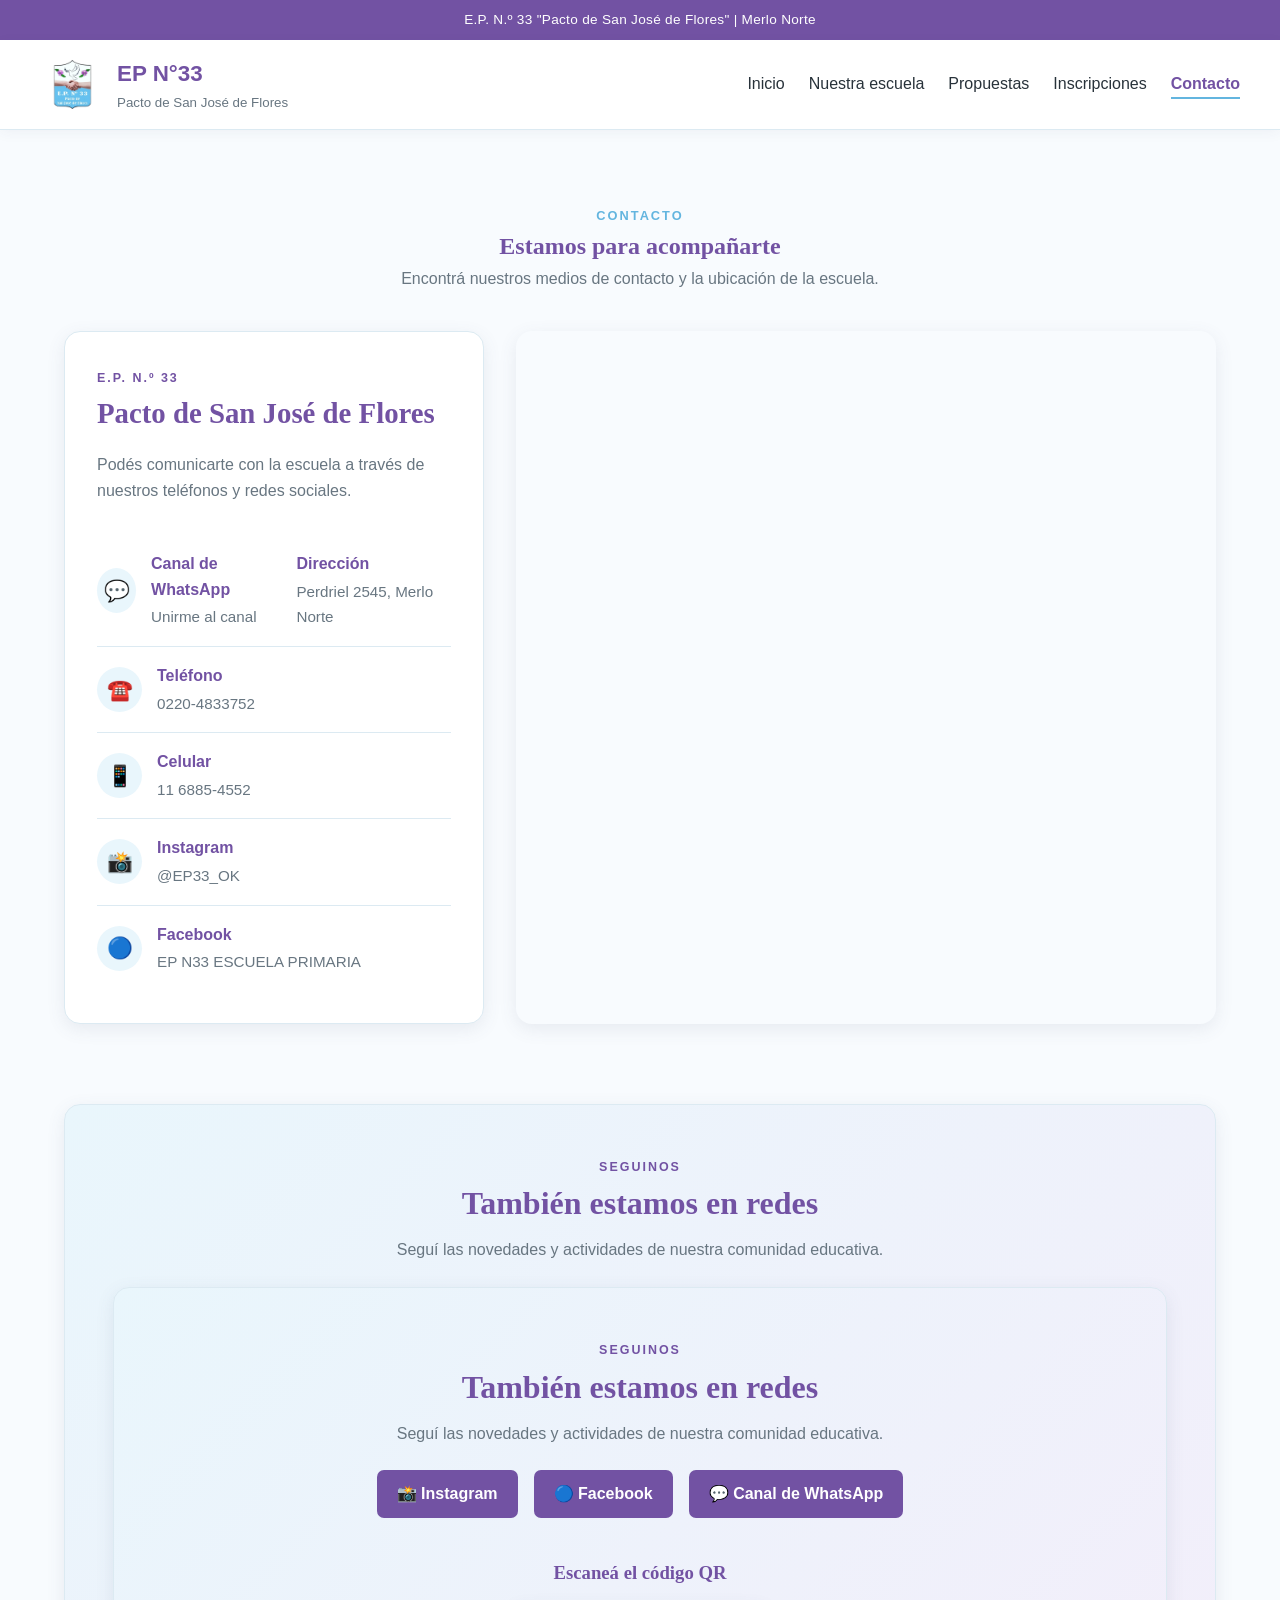
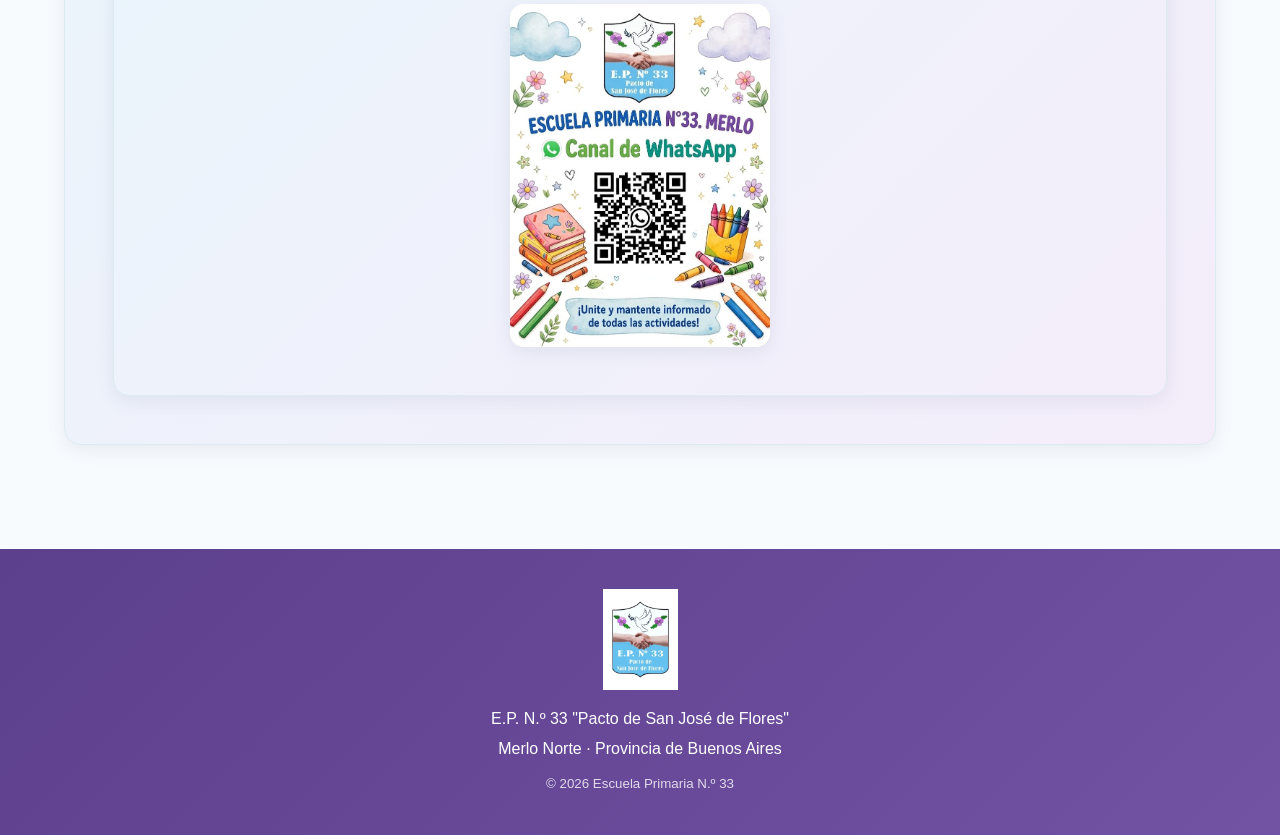
==== ESCUELA 33/contacto.html @ cd6fe04b "Add files via upload" ====
<!DOCTYPE html>
<html lang="es">

<head>
    <meta charset="UTF-8">
    <meta name="viewport" content="width=device-width, initial-scale=1.0">

    <title>Contacto - EP N°33</title>

    <link rel="stylesheet" href="css/estilos.css">
</head>

<body>

    <!-- Barra superior -->
    <div class="top-bar">
        E.P. N.º 33 "Pacto de San José de Flores" | Merlo Norte
    </div>


    <!-- ENCABEZADO -->
    <header class="header-principal">

        <div class="contenedor-nav">

            <a href="index.html" class="logo-escuela">

                <img src="img/escudo.jpg" alt="Escudo de la EP N°33">

                <div>
                    <span>EP N°33</span>
                    <small>Pacto de San José de Flores</small>
                </div>

            </a>


            <nav>

                <ul class="menu-navegacion">

                    <li>
                        <a href="index.html">
                            Inicio
                        </a>
                    </li>

                    <li>
                        <a href="nuestra-escuela.html">
                            Nuestra escuela
                        </a>
                    </li>

                    <li>
                        <a href="propuestas.html">
                            Propuestas
                        </a>
                    </li>

                    <li>
                        <a href="inscripciones.html">
                            Inscripciones
                        </a>
                    </li>

                    <li>
                        <a href="contacto.html" class="activo">
                            Contacto
                        </a>
                    </li>

                </ul>

            </nav>

        </div>

    </header>


    <!-- CONTENIDO PRINCIPAL -->
    <main class="contenedor-pagina">

        <section class="pagina-interna">

            <div class="titulo-seccion">

                <span>CONTACTO</span>

                <h1>
                    Estamos para acompañarte
                </h1>

                <p>
                    Encontrá nuestros medios de contacto y la ubicación de la escuela.
                </p>

            </div>


            <div class="contacto-pagina">


                <!-- INFORMACIÓN -->
                <div class="contacto-informacion">

                    <span class="etiqueta">
                        E.P. N.º 33
                    </span>

                    <h2>
                        Pacto de San José de Flores
                    </h2>

                    <p class="contacto-intro">
                        Podés comunicarte con la escuela a través de nuestros
                        teléfonos y redes sociales.
                    </p>


                    <!-- DIRECCIÓN -->
                    <div class="contacto-item">

                        <div class="contacto-icono">
                            💬
                        </div>
                        <div>
                            <h3>Canal de WhatsApp</h3>

                            <a href="https://whatsapp.com/channel/0029Vb8m4AF89indKiDJM11M" target="_blank"
                                rel="noopener noreferrer">

                                Unirme al canal

                            </a>
                        </div>


                        <div>
                            <h3>Dirección</h3>
                            <a href="https://www.google.com/maps/search/?api=1&query=Perdriel+2545+Merlo+Norte"
                                target="_blank" rel="noopener noreferrer">

                                Perdriel 2545, Merlo Norte

                            </a>
                        </div>

                    </div>


                    <!-- TELÉFONO -->
                    <div class="contacto-item">

                        <div class="contacto-icono">
                            ☎️
                        </div>

                        <div>
                            <h3>Teléfono</h3>

                            <a href="tel:02204833752">
                                0220-4833752
                            </a>
                        </div>

                    </div>


                    <!-- CELULAR -->
                    <div class="contacto-item">

                        <div class="contacto-icono">
                            📱
                        </div>

                        <div>
                            <h3>Celular</h3>

                            <a href="tel:+541168854552">
                                11 6885-4552
                            </a>
                        </div>

                    </div>


                    <!-- INSTAGRAM -->
                    <div class="contacto-item">

                        <div class="contacto-icono">
                            📸
                        </div>

                        <div>
                            <h3>Instagram</h3>
                            <a href="https://www.instagram.com/ep33_ok/" target="_blank" rel="noopener noreferrer">
                                @EP33_OK
                            </a>
                        </div>

                    </div>


                    <!-- FACEBOOK -->
                    <div class="contacto-item">

                        <div class="contacto-icono">
                            🔵
                        </div>

                        <div>
                            <h3>Facebook</h3>
                            <a href="https://www.facebook.com/p/EP-N33-Escuela-Primaria-100063948784350/?locale=es_LA"
                                target="_blank" rel="noopener noreferrer">

                                EP N33 ESCUELA PRIMARIA

                            </a>
                        </div>

                    </div>

                </div>


                <!-- MAPA -->
                <div class="contacto-mapa">

                    <iframe
                        src="https://maps.google.com/maps?q=Perdriel%202545%20Merlo%20Norte&t=&z=16&ie=UTF8&iwloc=&output=embed"
                        loading="lazy">
                    </iframe>

                </div>

            </div>


            <!-- REDES -->
            <div class="contacto-redes">

                <span class="etiqueta">
                    SEGUINOS
                </span>

                <h2>
                    También estamos en redes
                </h2>

                <p>
                    Seguí las novedades y actividades de nuestra comunidad educativa.
                </p>


                <div class="contacto-redes">

                    <span class="etiqueta">
                        SEGUINOS
                    </span>

                    <h2>
                        También estamos en redes
                    </h2>

                    <p>
                        Seguí las novedades y actividades de nuestra comunidad educativa.
                    </p>


                    <!-- BOTONES -->
                    <div class="botones-redes">

                        <a href="https://www.instagram.com/ep33_ok/" target="_blank" rel="noopener noreferrer"
                            class="btn-red-social">

                            📸 Instagram

                        </a>

                        <a href="#" class="btn-red-social">

                            🔵 Facebook

                        </a>

                        <a href="https://whatsapp.com/channel/0029Vb8m4AF89indKiDJM11M" target="_blank"
                            rel="noopener noreferrer" class="btn-red-social">

                            💬 Canal de WhatsApp

                        </a>

                    </div>


                    <!-- QR, FUERA DE botones-redes -->
                    <div class="whatsapp-qr">

                        <h3>
                            Escaneá el código QR
                        </h3>

                        <img src="img/canal.jpg" alt="Código QR del canal de WhatsApp de la EP N°33">

                    </div>

                </div>

            </div>

        </section>

    </main>
    <!-- PIE DE PÁGINA -->
    <footer class="footer-principal">

        <img src="img/escudo.jpg" alt="Escudo EP N°33">

        <p>
            E.P. N.º 33 "Pacto de San José de Flores"
        </p>

        <p>
            Merlo Norte · Provincia de Buenos Aires
        </p>

        <small>
            © 2026 Escuela Primaria N.º 33
        </small>

    </footer>

</body>

</html>
---- ESCUELA 33/css/estilos.css ----
:root {
    --color-fondo: #f8fbfe;
    --color-superficie: #ffffff;

    --color-primario: #7252a3;
    --color-primario-oscuro: #5c3f8d;

    --color-secundario: #63b5df;
    --color-celeste-suave: #e9f6fc;

    --color-acento: #865fc0;
    --color-acento-hover: #68469c;

    --color-verde: #5e9f67;

    --color-texto: #28323a;
    --color-texto-suave: #687681;

    --borde-suave: #dceaf2;

    --fuente-editorial: 'Georgia', 'Garamond', serif;
    --fuente-sans: 'Segoe UI', Tahoma, Geneva, Verdana, sans-serif;

    --sombra-suave: 0 5px 18px rgba(79, 88, 120, 0.10);
}


/* RESETEO GENERAL */

* {
    box-sizing: border-box;
    margin: 0;
    padding: 0;
}

html {
    scroll-behavior: smooth;
}

body {
    background-color: var(--color-fondo);
    color: var(--color-texto);
    font-family: var(--fuente-editorial);
    line-height: 1.6;

    display: flex;
    flex-direction: column;

    min-height: 100vh;
}

a {
    text-decoration: none;
    color: inherit;
}

img {
    display: block;
    max-width: 100%;
}

h1,
h2,
h3 {
    color: var(--color-primario);
}


/* BARRA SUPERIOR */

.top-bar {
    background-color: var(--color-primario);
    color: white;

    text-align: center;

    padding: 9px 15px;

    font-family: var(--fuente-sans);
    font-size: 0.85rem;

    letter-spacing: 0.3px;
}


/* HEADER */

.header-principal {
    background-color: rgba(255, 255, 255, 0.96);

    border-bottom: 1px solid var(--borde-suave);

    padding: 12px 30px;

    position: sticky;
    top: 0;

    z-index: 100;

    box-shadow: 0 3px 12px rgba(50, 60, 90, 0.05);
}

.contenedor-nav {
    max-width: 1200px;

    margin: 0 auto;

    display: flex;

    justify-content: space-between;
    align-items: center;

    gap: 2rem;
}


/* LOGO */

.logo-escuela {
    display: flex;
    align-items: center;

    gap: 12px;
}

.logo-escuela img {
    width: 65px;
    height: 65px;

    object-fit: contain;
}

.logo-escuela span {
    display: block;

    color: var(--color-primario);

    font-family: var(--fuente-sans);

    font-size: 1.4rem;
    font-weight: 700;
}

.logo-escuela small {
    display: block;

    color: var(--color-texto-suave);

    font-family: var(--fuente-sans);
}


/* MENÚ */

.menu-navegacion {
    display: flex;

    list-style: none;

    gap: 1.5rem;

    font-family: var(--fuente-sans);
}

.menu-navegacion a {
    font-weight: 500;

    transition: color 0.2s ease;
}

.menu-navegacion a:hover {
    color: var(--color-primario);
}


/* CONTENEDOR PRINCIPAL */

.contenedor-pagina {
    max-width: 1200px;

    width: 100%;

    margin: 2.5rem auto;

    padding: 0 1.5rem;

    flex: 1;
}


/* HERO */

.hero-escuela {
    display: grid;

    grid-template-columns: 1.1fr 0.9fr;

    min-height: 480px;

    background:
        linear-gradient(135deg,
            #eef8fd,
            #f3edfb);

    border: 1px solid var(--borde-suave);

    border-radius: 18px;

    overflow: hidden;

    box-shadow: var(--sombra-suave);

    margin-bottom: 5rem;
}

.hero-texto {
    padding: 4rem;

    display: flex;

    flex-direction: column;
    justify-content: center;
}

.etiqueta {
    color: var(--color-primario);

    font-family: var(--fuente-sans);

    font-size: 0.78rem;
    font-weight: 700;

    letter-spacing: 2px;

    margin-bottom: 1rem;
}

.hero-texto h1 {
    font-size: 3.2rem;

    line-height: 1.1;

    margin-bottom: 1.5rem;
}

.hero-texto h1 span {
    display: block;

    margin-top: 10px;

    color: var(--color-secundario);

    font-size: 2rem;
}

.hero-texto p {
    color: var(--color-texto-suave);

    font-family: var(--fuente-sans);

    max-width: 550px;

    font-size: 1.05rem;
}

.hero-imagen {
    min-height: 480px;
}

.hero-imagen img {
    width: 100%;
    height: 100%;

    object-fit: cover;
}


/* BOTONES */

.hero-botones {
    display: flex;

    gap: 12px;

    margin-top: 1.8rem;
}

.btn-principal {
    display: inline-block;

    background-color: var(--color-primario);

    color: white;

    padding: 12px 22px;

    border-radius: 7px;

    font-family: var(--fuente-sans);
    font-weight: 700;

    transition:
        background-color 0.2s ease,
        transform 0.2s ease;
}

.btn-principal:hover {
    background-color: var(--color-primario-oscuro);

    transform: translateY(-2px);
}

.btn-secundario {
    display: inline-block;

    border: 2px solid var(--color-primario);

    color: var(--color-primario);

    padding: 10px 22px;

    border-radius: 7px;

    font-family: var(--fuente-sans);
    font-weight: 700;

    transition: 0.2s ease;
}

.btn-secundario:hover {
    background-color: var(--color-primario);

    color: white;
}


/* TÍTULOS DE SECCIÓN */

.titulo-seccion {
    max-width: 700px;

    margin: 0 auto 2.5rem;

    text-align: center;
}

.titulo-seccion span {
    color: var(--color-secundario);

    font-family: var(--fuente-sans);

    font-size: 0.8rem;
    font-weight: 700;

    letter-spacing: 2px;
}

.titulo-seccion h2 {
    margin-top: 6px;

    font-size: 2.3rem;
}

.titulo-seccion p {
    color: var(--color-texto-suave);

    font-family: var(--fuente-sans);
}


/* NUESTRA ESCUELA */

.escuela-contenido {
    display: grid;

    grid-template-columns: 1fr 1fr;

    gap: 3rem;

    align-items: center;

    margin-bottom: 5rem;
}

.escuela-foto img {
    width: 100%;
    height: 360px;

    object-fit: cover;

    border-radius: 15px;

    box-shadow: var(--sombra-suave);
}

.escuela-texto h3 {
    font-size: 1.9rem;

    margin-bottom: 1rem;
}

.escuela-texto p {
    margin-bottom: 1rem;

    color: var(--color-texto-suave);

    font-family: var(--fuente-sans);
}


/* PROPUESTAS */

.grilla-propuestas {
    display: grid;

    grid-template-columns: repeat(3, 1fr);

    gap: 1.5rem;

    margin-bottom: 5rem;
}

.tarjeta-propuesta {
    background-color: var(--color-superficie);

    border: 1px solid var(--borde-suave);

    border-radius: 14px;

    padding: 2rem;

    box-shadow: var(--sombra-suave);

    transition:
        transform 0.2s ease,
        box-shadow 0.2s ease;
}

.tarjeta-propuesta:hover {
    transform: translateY(-5px);

    box-shadow: 0 9px 25px rgba(79, 88, 120, 0.14);
}

.icono-propuesta {
    font-size: 2.5rem;

    margin-bottom: 1rem;
}

.tarjeta-propuesta h3 {
    margin-bottom: 0.6rem;
}

.tarjeta-propuesta p {
    color: var(--color-texto-suave);

    font-family: var(--fuente-sans);

    font-size: 0.95rem;
}


/* INSCRIPCIONES */

.seccion-inscripciones {
    display: grid;

    grid-template-columns: 1fr 420px;

    background:
        linear-gradient(135deg,
            var(--color-celeste-suave),
            #f4edfa);

    border: 1px solid var(--borde-suave);

    border-radius: 16px;

    overflow: hidden;

    margin: 5rem 0;

    box-shadow: var(--sombra-suave);
}

.inscripciones-texto {
    padding: 3rem;

    display: flex;

    flex-direction: column;

    justify-content: center;
}

.inscripciones-texto h2 {
    font-size: 2rem;

    margin-bottom: 1rem;
}

.inscripciones-texto p {
    color: var(--color-texto-suave);

    font-family: var(--fuente-sans);

    margin-bottom: 1.5rem;
}

.inscripciones-texto .btn-principal {
    width: fit-content;
}

.inscripciones-imagen img {
    width: 100%;
    height: 100%;

    max-height: 500px;

    object-fit: cover;
}


/* CONTACTO */

.contacto-grilla {
    display: grid;

    grid-template-columns: 400px 1fr;

    gap: 2rem;

    margin-bottom: 4rem;
}

.datos-contacto {
    display: flex;

    flex-direction: column;

    gap: 1rem;
}

.dato-contacto {
    display: flex;

    align-items: center;

    gap: 15px;

    background-color: white;

    border: 1px solid var(--borde-suave);

    border-radius: 10px;

    padding: 1rem 1.2rem;

    box-shadow: 0 3px 10px rgba(79, 88, 120, 0.06);
}

.dato-contacto>span {
    font-size: 1.7rem;
}

.dato-contacto h3 {
    font-family: var(--fuente-sans);

    font-size: 1rem;

    margin-bottom: 2px;
}

.dato-contacto p {
    color: var(--color-texto-suave);

    font-family: var(--fuente-sans);

    font-size: 0.9rem;
}


/* GOOGLE MAPS */

.mapa iframe {
    width: 100%;
    height: 100%;

    min-height: 400px;

    border: 0;

    border-radius: 14px;

    box-shadow: var(--sombra-suave);
}


/* FOOTER */

.footer-principal {
    background:
        linear-gradient(135deg,
            var(--color-primario-oscuro),
            var(--color-primario));

    color: white;

    text-align: center;

    padding: 2.5rem 1rem;

    font-family: var(--fuente-sans);
}

.footer-principal img {
    width: 75px;

    margin: 0 auto 1rem;
}

.footer-principal p {
    margin-bottom: 4px;
}

.footer-principal small {
    display: block;

    margin-top: 12px;

    opacity: 0.8;
}


/* TABLETS */

@media (max-width: 950px) {

    .contenedor-nav {
        flex-direction: column;
    }

    .menu-navegacion {
        flex-wrap: wrap;

        justify-content: center;
    }

    .grilla-propuestas {
        grid-template-columns: repeat(2, 1fr);
    }

    .contacto-grilla {
        grid-template-columns: 1fr;
    }
}


/* CELULARES */

@media (max-width: 768px) {

    .header-principal {
        padding: 12px 15px;
    }

    .logo-escuela img {
        width: 55px;
        height: 55px;
    }

    .menu-navegacion {
        gap: 0.8rem;

        font-size: 0.9rem;
    }

    .hero-escuela,
    .escuela-contenido,
    .seccion-inscripciones {
        grid-template-columns: 1fr;
    }

    .hero-texto {
        padding: 2rem;
    }

    .hero-texto h1 {
        font-size: 2.2rem;
    }

    .hero-texto h1 span {
        font-size: 1.5rem;
    }

    .hero-imagen {
        min-height: 280px;
    }

    .grilla-propuestas {
        grid-template-columns: 1fr;
    }

    .hero-botones {
        flex-direction: column;
    }

    .btn-principal,
    .btn-secundario {
        text-align: center;
    }

    .escuela-foto img {
        height: 260px;
    }

    .inscripciones-imagen img {
        max-height: none;
    }
}

/* PÁGINA DE INSCRIPCIONES */
.pagina-interna {
    padding: 2rem 0 4rem;
}

.inscripciones-detalle {
    display: grid;
    grid-template-columns: 1fr 420px;
    gap: 3rem;
    align-items: center;

    background-color: var(--color-superficie);

    border: 1px solid var(--borde-suave);
    border-radius: 16px;

    padding: 3rem;

    box-shadow: var(--sombra-suave);
}

.inscripciones-contenido h2 {
    font-size: 2rem;
    margin-bottom: 1rem;
}

.inscripciones-contenido p {
    font-family: var(--fuente-sans);
    color: var(--color-texto-suave);

    margin-bottom: 1rem;
}

.inscripciones-contenido .btn-principal {
    margin-top: 1rem;
}

.inscripciones-flyer img {
    width: 100%;

    border-radius: 12px;

    box-shadow: var(--sombra-suave);
}

@media (max-width: 768px) {

    .inscripciones-detalle {
        grid-template-columns: 1fr;
        padding: 1.5rem;
    }

}

/* ======================================
   PÁGINA NUESTRA ESCUELA
====================================== */

.institucional-principal {
    display: grid;
    grid-template-columns: 1fr 1fr;

    gap: 3rem;

    align-items: center;

    margin-bottom: 5rem;
}

.institucional-imagen img {
    width: 100%;
    height: 390px;

    object-fit: cover;

    border-radius: 16px;

    box-shadow: var(--sombra-suave);
}

.institucional-texto h2 {
    font-size: 2rem;

    margin-bottom: 1rem;
}

.institucional-texto p {
    color: var(--color-texto-suave);

    font-family: var(--fuente-sans);

    margin-bottom: 1rem;
}


/* VALORES */

.grilla-valores {
    display: grid;

    grid-template-columns: repeat(4, 1fr);

    gap: 1.5rem;

    margin-bottom: 5rem;
}

.tarjeta-valor {
    background-color: var(--color-superficie);

    border: 1px solid var(--borde-suave);

    border-radius: 14px;

    padding: 2rem;

    text-align: center;

    box-shadow: var(--sombra-suave);

    transition:
        transform 0.2s ease,
        box-shadow 0.2s ease;
}

.tarjeta-valor:hover {
    transform: translateY(-5px);

    box-shadow: 0 9px 25px rgba(79, 88, 120, 0.14);
}

.icono-valor {
    font-size: 2.5rem;

    margin-bottom: 1rem;
}

.tarjeta-valor h3 {
    margin-bottom: 0.6rem;
}

.tarjeta-valor p {
    color: var(--color-texto-suave);

    font-family: var(--fuente-sans);

    font-size: 0.95rem;
}


/* IDENTIDAD */

.identidad-escuela {
    display: grid;

    grid-template-columns: 1fr 320px;

    gap: 3rem;

    align-items: center;

    padding: 3rem;

    background:
        linear-gradient(135deg,
            var(--color-celeste-suave),
            #f4edfa);

    border: 1px solid var(--borde-suave);

    border-radius: 16px;

    box-shadow: var(--sombra-suave);
}

.identidad-texto h2 {
    font-size: 2rem;

    margin-bottom: 1rem;
}

.identidad-texto p {
    color: var(--color-texto-suave);

    font-family: var(--fuente-sans);

    margin-bottom: 1rem;
}

.identidad-imagen img {
    width: 100%;

    max-height: 300px;

    object-fit: contain;

    border-radius: 12px;
}


/* TABLET */

@media (max-width: 950px) {

    .grilla-valores {
        grid-template-columns: repeat(2, 1fr);
    }

}


/* CELULAR */

@media (max-width: 768px) {

    .institucional-principal,
    .identidad-escuela {
        grid-template-columns: 1fr;
    }

    .grilla-valores {
        grid-template-columns: 1fr;
    }

    .institucional-imagen img {
        height: 260px;
    }

    .identidad-escuela {
        padding: 1.5rem;
    }

    .identidad-imagen img {
        max-height: 220px;
    }

}

/* ======================================
   PÁGINA DE PROPUESTAS
====================================== */

.grilla-propuestas-completa {
    display: grid;

    grid-template-columns: repeat(2, 1fr);

    gap: 1.5rem;

    margin-bottom: 4rem;
}

.propuesta-completa {
    display: flex;

    gap: 1.5rem;

    align-items: flex-start;

    background-color: var(--color-superficie);

    border: 1px solid var(--borde-suave);

    border-radius: 14px;

    padding: 2rem;

    box-shadow: var(--sombra-suave);

    transition:
        transform 0.2s ease,
        box-shadow 0.2s ease;
}

.propuesta-completa:hover {
    transform: translateY(-5px);

    box-shadow: 0 9px 25px rgba(79, 88, 120, 0.14);
}

.propuesta-icono {
    font-size: 2.5rem;

    min-width: 55px;
}

.propuesta-info h2 {
    font-size: 1.4rem;

    margin-bottom: 0.6rem;
}

.propuesta-info p {
    color: var(--color-texto-suave);

    font-family: var(--fuente-sans);

    font-size: 0.95rem;
}


/* CELULAR */

@media (max-width: 768px) {

    .grilla-propuestas-completa {
        grid-template-columns: 1fr;
    }

    .propuesta-completa {
        flex-direction: column;
    }

}

/* ======================================
   PÁGINA DE CONTACTO
====================================== */

.contacto-pagina {
    display: grid;

    grid-template-columns: 420px 1fr;

    gap: 2rem;

    margin-bottom: 5rem;
}


/* INFORMACIÓN */

.contacto-informacion {
    background-color: var(--color-superficie);

    border: 1px solid var(--borde-suave);

    border-radius: 16px;

    padding: 2rem;

    box-shadow: var(--sombra-suave);
}

.contacto-informacion h2 {
    font-size: 1.8rem;

    margin-bottom: 1rem;
}

.contacto-intro {
    color: var(--color-texto-suave);

    font-family: var(--fuente-sans);

    margin-bottom: 2rem;
}


/* CADA DATO */

.contacto-item {
    display: flex;

    gap: 15px;

    align-items: center;

    padding: 1rem 0;

    border-bottom: 1px solid var(--borde-suave);
}

.contacto-item:last-child {
    border-bottom: none;
}

.contacto-icono {
    width: 45px;
    height: 45px;

    display: flex;

    align-items: center;
    justify-content: center;

    background-color: var(--color-celeste-suave);

    border-radius: 50%;

    font-size: 1.3rem;
}

.contacto-item h3 {
    font-family: var(--fuente-sans);

    font-size: 1rem;

    margin-bottom: 2px;
}

.contacto-item p,
.contacto-item a {
    color: var(--color-texto-suave);

    font-family: var(--fuente-sans);

    font-size: 0.95rem;
}

.contacto-item a:hover {
    color: var(--color-primario);
}


/* MAPA */

.contacto-mapa iframe {
    width: 100%;

    height: 100%;

    min-height: 530px;

    border: 0;

    border-radius: 16px;

    box-shadow: var(--sombra-suave);
}


/* REDES */

.contacto-redes {
    text-align: center;

    background:
        linear-gradient(135deg,
            var(--color-celeste-suave),
            #f4edfa);

    border: 1px solid var(--borde-suave);

    border-radius: 16px;

    padding: 3rem;

    box-shadow: var(--sombra-suave);
}

.contacto-redes h2 {
    font-size: 2rem;

    margin-bottom: 0.5rem;
}

.contacto-redes p {
    color: var(--color-texto-suave);

    font-family: var(--fuente-sans);

    margin-bottom: 1.5rem;
}

.botones-redes {
    display: flex;
    justify-content: center;
    align-items: center;

    flex-wrap: wrap;

    gap: 1rem;

    margin-top: 1.5rem;
}

.btn-red-social {
    background-color: var(--color-primario);

    color: white;

    padding: 11px 20px;

    border-radius: 7px;

    font-family: var(--fuente-sans);

    font-weight: bold;

    transition: 0.2s ease;
}

.btn-red-social:hover {
    background-color: var(--color-primario-oscuro);

    transform: translateY(-2px);
}


/* CELULAR */

@media (max-width: 768px) {

    .contacto-pagina {
        grid-template-columns: 1fr;
    }

    .contacto-mapa iframe {
        min-height: 350px;
    }

    .botones-redes {
        flex-direction: column;
    }

}

/* ======================================
   PÁGINA DE INICIO
====================================== */

.inicio {
    flex: 1;
}


/* PORTADA */

.inicio-portada {
    min-height: 680px;

    display: flex;
    flex-direction: column;

    justify-content: center;
    align-items: center;

    text-align: center;

    padding: 5rem 1.5rem;

    background:
        linear-gradient(135deg,
            #eef8fd,
            #f3edfb);
}


.inicio-logo {
    margin-bottom: 1.5rem;
}


.inicio-logo img {
    width: 180px;
    height: 180px;

    object-fit: contain;

    border-radius: 50%;

    background-color: white;

    padding: 10px;

    box-shadow: var(--sombra-suave);
}


.inicio-etiqueta {
    color: var(--color-secundario);

    font-family: var(--fuente-sans);

    font-size: 0.8rem;
    font-weight: bold;

    letter-spacing: 3px;

    margin-bottom: 0.5rem;
}


.inicio-portada h1 {
    font-size: 4rem;

    line-height: 1;

    margin-bottom: 0.5rem;
}


.inicio-portada h2 {
    color: var(--color-secundario);

    font-size: 2rem;

    font-weight: normal;

    margin-bottom: 1.5rem;
}


.inicio-frase {
    color: var(--color-primario);

    font-size: 1.3rem;

    margin-bottom: 0.5rem;
}


.inicio-descripcion {
    max-width: 600px;

    color: var(--color-texto-suave);

    font-family: var(--fuente-sans);

    font-size: 1rem;
}


.inicio-botones {
    display: flex;

    gap: 1rem;

    margin-top: 2rem;
}


/* SEGUNDA PARTE */

.inicio-mensaje {
    max-width: 1200px;

    margin: 5rem auto;

    padding: 0 1.5rem;

    display: grid;

    grid-template-columns: 1fr 420px;

    gap: 4rem;

    align-items: center;
}


.inicio-mensaje h2 {
    font-size: 2.3rem;

    margin-bottom: 1rem;
}


.inicio-mensaje p {
    color: var(--color-texto-suave);

    font-family: var(--fuente-sans);

    max-width: 600px;
}


.inicio-bandera img {
    width: 100%;

    border-radius: 16px;

    box-shadow: var(--sombra-suave);
}


/* CELULAR */

@media (max-width: 768px) {

    .inicio-portada {
        min-height: 600px;
    }


    .inicio-logo img {
        width: 140px;
        height: 140px;
    }


    .inicio-portada h1 {
        font-size: 2.8rem;
    }


    .inicio-portada h2 {
        font-size: 1.5rem;
    }


    .inicio-botones {
        flex-direction: column;

        width: 100%;

        max-width: 320px;
    }


    .inicio-mensaje {
        grid-template-columns: 1fr;

        gap: 2rem;
    }

}

/* PÁGINA ACTIVA EN EL MENÚ */

.menu-navegacion a.activo {
    color: var(--color-primario);
    font-weight: 700;

    border-bottom: 2px solid var(--color-secundario);

    padding-bottom: 5px;
}

.whatsapp-qr {
    margin-top: 2.5rem;

    text-align: center;
}

.whatsapp-qr h3 {
    margin-bottom: 1rem;
}

.whatsapp-qr img {
    width: 260px;

    margin: 0 auto;

    border-radius: 14px;

    box-shadow: var(--sombra-suave);
}
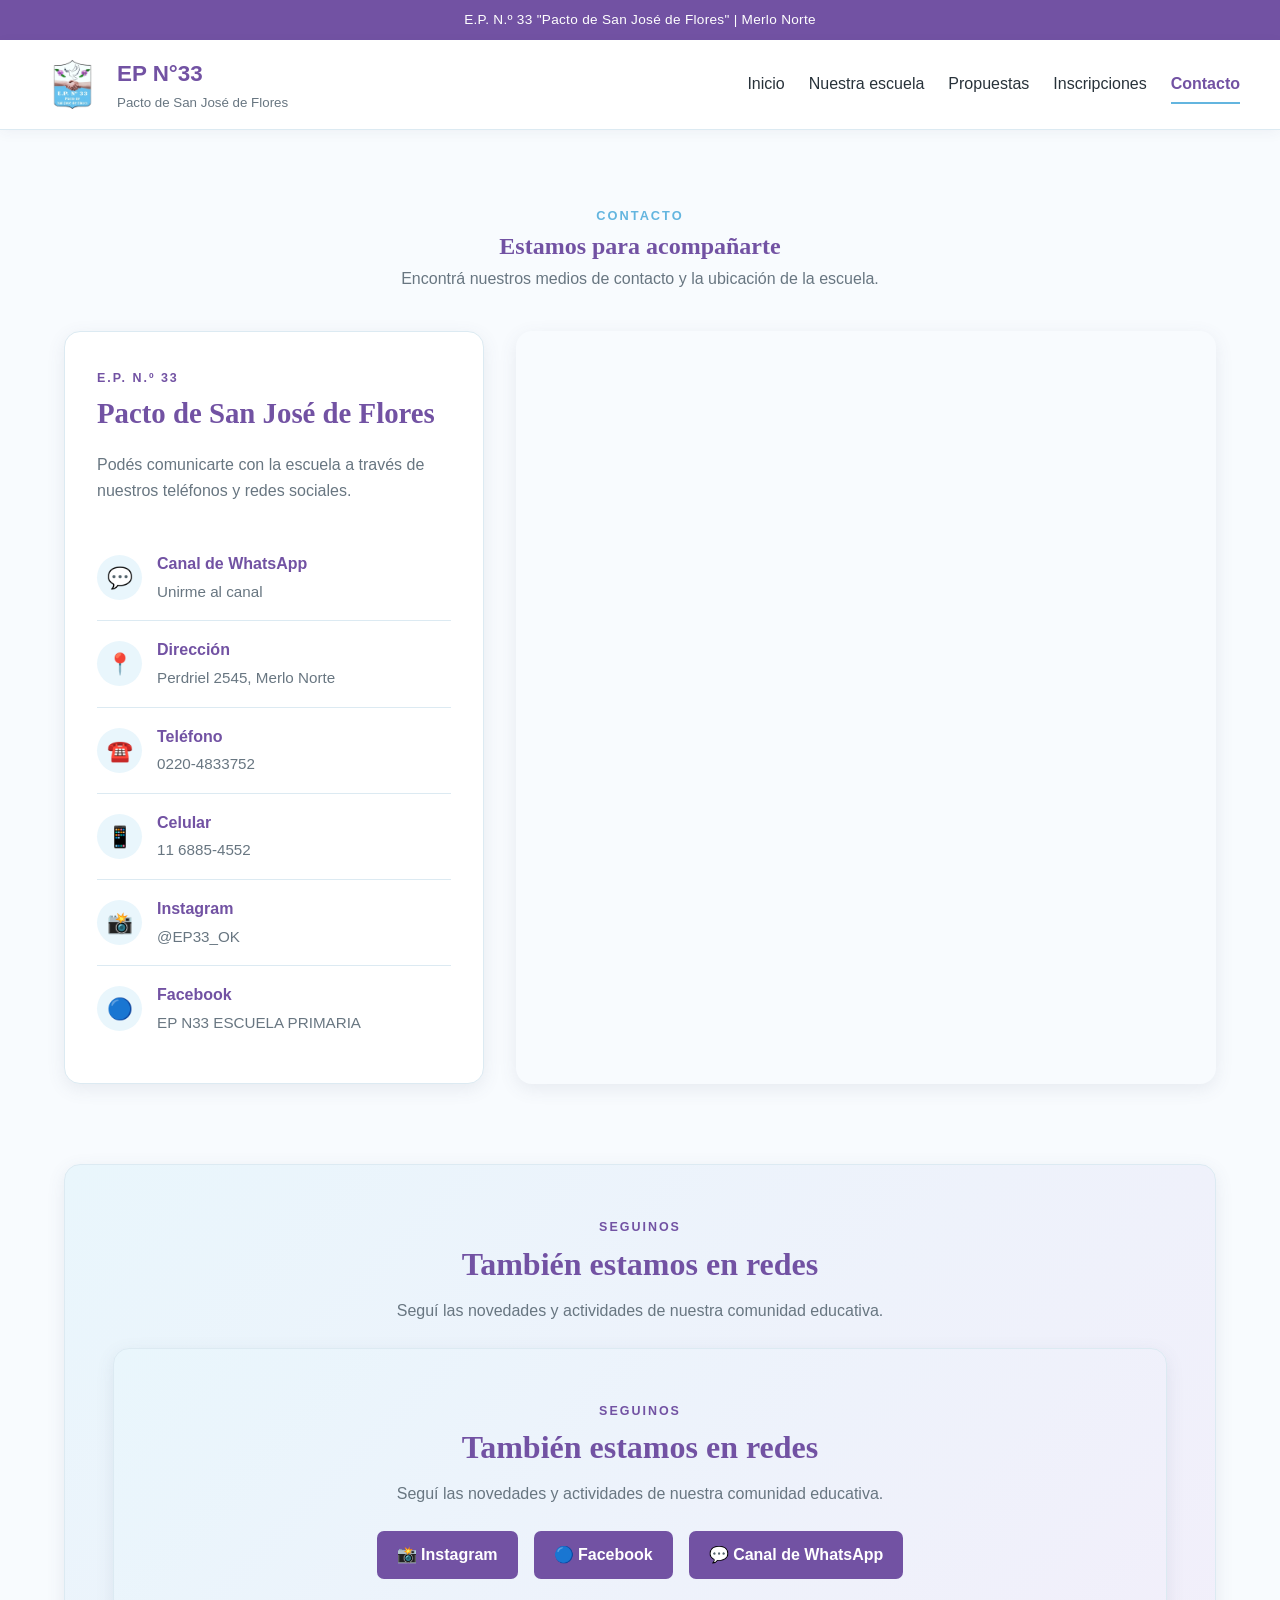
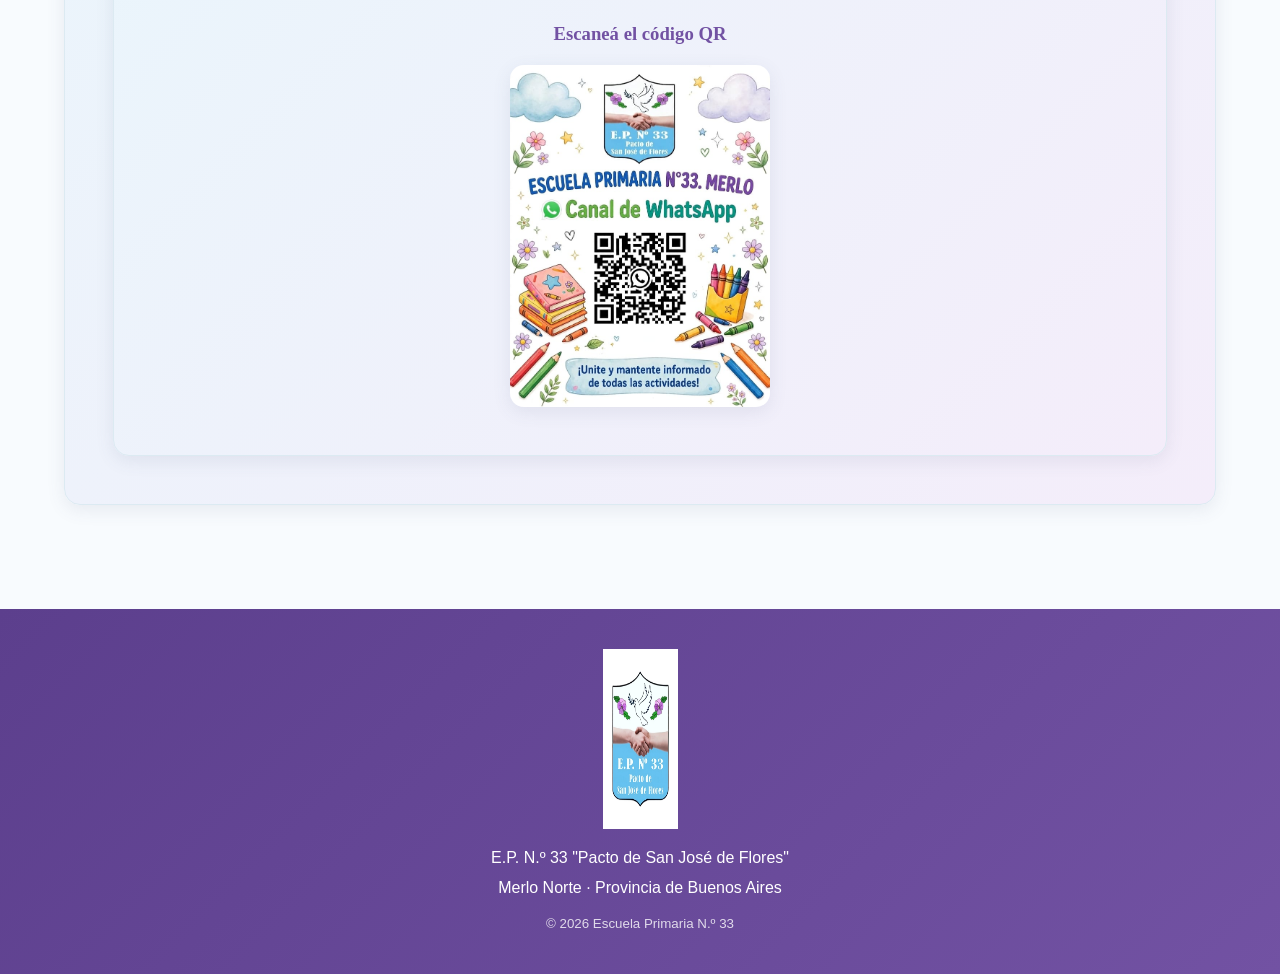
==== commit 25a2cf5c: "Add files via upload" ====
--- a/ESCUELA 33/contacto.html
+++ b/ESCUELA 33/contacto.html
@@ -1,336 +1,224 @@
-<!DOCTYPE html>
-<html lang="es">
-
-<head>
-    <meta charset="UTF-8">
-    <meta name="viewport" content="width=device-width, initial-scale=1.0">
-
-    <title>Contacto - EP N°33</title>
-
-    <link rel="stylesheet" href="css/estilos.css">
-</head>
-
-<body>
-
-    <!-- Barra superior -->
-    <div class="top-bar">
-        E.P. N.º 33 "Pacto de San José de Flores" | Merlo Norte
-    </div>
-
-
-    <!-- ENCABEZADO -->
-    <header class="header-principal">
-
-        <div class="contenedor-nav">
-
-            <a href="index.html" class="logo-escuela">
-
-                <img src="img/escudo.jpg" alt="Escudo de la EP N°33">
-
-                <div>
-                    <span>EP N°33</span>
-                    <small>Pacto de San José de Flores</small>
-                </div>
-
-            </a>
-
-
-            <nav>
-
-                <ul class="menu-navegacion">
-
-                    <li>
-                        <a href="index.html">
-                            Inicio
-                        </a>
-                    </li>
-
-                    <li>
-                        <a href="nuestra-escuela.html">
-                            Nuestra escuela
-                        </a>
-                    </li>
-
-                    <li>
-                        <a href="propuestas.html">
-                            Propuestas
-                        </a>
-                    </li>
-
-                    <li>
-                        <a href="inscripciones.html">
-                            Inscripciones
-                        </a>
-                    </li>
-
-                    <li>
-                        <a href="contacto.html" class="activo">
-                            Contacto
-                        </a>
-                    </li>
-
-                </ul>
-
-            </nav>
-
-        </div>
-
-    </header>
-
-
-    <!-- CONTENIDO PRINCIPAL -->
-    <main class="contenedor-pagina">
-
-        <section class="pagina-interna">
-
-            <div class="titulo-seccion">
-
-                <span>CONTACTO</span>
-
-                <h1>
-                    Estamos para acompañarte
-                </h1>
-
-                <p>
-                    Encontrá nuestros medios de contacto y la ubicación de la escuela.
-                </p>
-
-            </div>
-
-
-            <div class="contacto-pagina">
-
-
-                <!-- INFORMACIÓN -->
-                <div class="contacto-informacion">
-
-                    <span class="etiqueta">
-                        E.P. N.º 33
-                    </span>
-
-                    <h2>
-                        Pacto de San José de Flores
-                    </h2>
-
-                    <p class="contacto-intro">
-                        Podés comunicarte con la escuela a través de nuestros
-                        teléfonos y redes sociales.
-                    </p>
-
-
-                    <!-- DIRECCIÓN -->
-                    <div class="contacto-item">
-
-                        <div class="contacto-icono">
-                            💬
-                        </div>
-                        <div>
-                            <h3>Canal de WhatsApp</h3>
-
-                            <a href="https://whatsapp.com/channel/0029Vb8m4AF89indKiDJM11M" target="_blank"
-                                rel="noopener noreferrer">
-
-                                Unirme al canal
-
-                            </a>
-                        </div>
-
-
-                        <div>
-                            <h3>Dirección</h3>
-                            <a href="https://www.google.com/maps/search/?api=1&query=Perdriel+2545+Merlo+Norte"
-                                target="_blank" rel="noopener noreferrer">
-
-                                Perdriel 2545, Merlo Norte
-
-                            </a>
-                        </div>
-
-                    </div>
-
-
-                    <!-- TELÉFONO -->
-                    <div class="contacto-item">
-
-                        <div class="contacto-icono">
-                            ☎️
-                        </div>
-
-                        <div>
-                            <h3>Teléfono</h3>
-
-                            <a href="tel:02204833752">
-                                0220-4833752
-                            </a>
-                        </div>
-
-                    </div>
-
-
-                    <!-- CELULAR -->
-                    <div class="contacto-item">
-
-                        <div class="contacto-icono">
-                            📱
-                        </div>
-
-                        <div>
-                            <h3>Celular</h3>
-
-                            <a href="tel:+541168854552">
-                                11 6885-4552
-                            </a>
-                        </div>
-
-                    </div>
-
-
-                    <!-- INSTAGRAM -->
-                    <div class="contacto-item">
-
-                        <div class="contacto-icono">
-                            📸
-                        </div>
-
-                        <div>
-                            <h3>Instagram</h3>
-                            <a href="https://www.instagram.com/ep33_ok/" target="_blank" rel="noopener noreferrer">
-                                @EP33_OK
-                            </a>
-                        </div>
-
-                    </div>
-
-
-                    <!-- FACEBOOK -->
-                    <div class="contacto-item">
-
-                        <div class="contacto-icono">
-                            🔵
-                        </div>
-
-                        <div>
-                            <h3>Facebook</h3>
-                            <a href="https://www.facebook.com/p/EP-N33-Escuela-Primaria-100063948784350/?locale=es_LA"
-                                target="_blank" rel="noopener noreferrer">
-
-                                EP N33 ESCUELA PRIMARIA
-
-                            </a>
-                        </div>
-
-                    </div>
-
-                </div>
-
-
-                <!-- MAPA -->
-                <div class="contacto-mapa">
-
-                    <iframe
-                        src="https://maps.google.com/maps?q=Perdriel%202545%20Merlo%20Norte&t=&z=16&ie=UTF8&iwloc=&output=embed"
-                        loading="lazy">
-                    </iframe>
-
-                </div>
-
-            </div>
-
-
-            <!-- REDES -->
-            <div class="contacto-redes">
-
-                <span class="etiqueta">
-                    SEGUINOS
-                </span>
-
-                <h2>
-                    También estamos en redes
-                </h2>
-
-                <p>
-                    Seguí las novedades y actividades de nuestra comunidad educativa.
-                </p>
-
-
-                <div class="contacto-redes">
-
-                    <span class="etiqueta">
-                        SEGUINOS
-                    </span>
-
-                    <h2>
-                        También estamos en redes
-                    </h2>
-
-                    <p>
-                        Seguí las novedades y actividades de nuestra comunidad educativa.
-                    </p>
-
-
-                    <!-- BOTONES -->
-                    <div class="botones-redes">
-
-                        <a href="https://www.instagram.com/ep33_ok/" target="_blank" rel="noopener noreferrer"
-                            class="btn-red-social">
-
-                            📸 Instagram
-
-                        </a>
-
-                        <a href="#" class="btn-red-social">
-
-                            🔵 Facebook
-
-                        </a>
-
-                        <a href="https://whatsapp.com/channel/0029Vb8m4AF89indKiDJM11M" target="_blank"
-                            rel="noopener noreferrer" class="btn-red-social">
-
-                            💬 Canal de WhatsApp
-
-                        </a>
-
-                    </div>
-
-
-                    <!-- QR, FUERA DE botones-redes -->
-                    <div class="whatsapp-qr">
-
-                        <h3>
-                            Escaneá el código QR
-                        </h3>
-
-                        <img src="img/canal.jpg" alt="Código QR del canal de WhatsApp de la EP N°33">
-
-                    </div>
-
-                </div>
-
-            </div>
-
-        </section>
-
-    </main>
-    <!-- PIE DE PÁGINA -->
-    <footer class="footer-principal">
-
-        <img src="img/escudo.jpg" alt="Escudo EP N°33">
-
-        <p>
-            E.P. N.º 33 "Pacto de San José de Flores"
-        </p>
-
-        <p>
-            Merlo Norte · Provincia de Buenos Aires
-        </p>
-
-        <small>
-            © 2026 Escuela Primaria N.º 33
-        </small>
-
-    </footer>
-
-</body>
-
+<!DOCTYPE html>
+
+<html lang="es">
+<head>
+<meta charset="utf-8"/>
+<meta content="width=device-width, initial-scale=1.0" name="viewport"/>
+<title>Contacto - EP N°33</title>
+<link href="css/estilos.css" rel="stylesheet"/>
+<meta content="Encontrá la dirección, los teléfonos, redes sociales y canal de WhatsApp de la Escuela Primaria N.º 33 en Merlo Norte." name="description"/></head>
+<body>
+<!-- Barra superior -->
+<div class="top-bar">
+        E.P. N.º 33 "Pacto de San José de Flores" | Merlo Norte
+    </div>
+<!-- ENCABEZADO -->
+<header class="header-principal">
+<div class="contenedor-nav">
+<a class="logo-escuela" href="index.html">
+<img alt="Escudo de la EP N°33" height="180" src="img/escudo.jpg" width="180"/>
+<div>
+<span>EP N°33</span>
+<small>Pacto de San José de Flores</small>
+</div>
+</a>
+<button aria-controls="navegacion-principal" aria-expanded="false" aria-label="Abrir menú de navegación" class="menu-toggle" type="button">☰ Menú</button><nav aria-label="Navegación principal" id="navegacion-principal">
+<ul class="menu-navegacion">
+<li>
+<a href="index.html">
+                            Inicio
+                        </a>
+</li>
+<li>
+<a href="nuestra-escuela.html">
+                            Nuestra escuela
+                        </a>
+</li>
+<li>
+<a href="propuestas.html">
+                            Propuestas
+                        </a>
+</li>
+<li>
+<a href="inscripciones.html">
+                            Inscripciones
+                        </a>
+</li>
+<li>
+<a aria-current="page" class="activo" href="contacto.html">
+                            Contacto
+                        </a>
+</li>
+</ul>
+</nav>
+</div>
+</header>
+<!-- CONTENIDO PRINCIPAL -->
+<main class="contenedor-pagina">
+<section class="pagina-interna">
+<div class="titulo-seccion">
+<span>CONTACTO</span>
+<h1>
+                    Estamos para acompañarte
+                </h1>
+<p>
+                    Encontrá nuestros medios de contacto y la ubicación de la escuela.
+                </p>
+</div>
+<div class="contacto-pagina">
+<!-- INFORMACIÓN -->
+<div class="contacto-informacion">
+<span class="etiqueta">
+                        E.P. N.º 33
+                    </span>
+<h2>
+                        Pacto de San José de Flores
+                    </h2>
+<p class="contacto-intro">
+                        Podés comunicarte con la escuela a través de nuestros
+                        teléfonos y redes sociales.
+                    </p>
+<!-- DIRECCIÓN -->
+<div class="contacto-item">
+<div class="contacto-icono">
+                            💬
+                        </div>
+<div>
+<h3>Canal de WhatsApp</h3>
+<a href="https://whatsapp.com/channel/0029Vb8m4AF89indKiDJM11M" rel="noopener noreferrer" target="_blank">
+
+                                Unirme al canal
+
+                            </a>
+</div>
+
+</div><div class="contacto-item"><div class="contacto-icono">📍</div><div>
+<h3>Dirección</h3>
+<a href="https://www.google.com/maps/search/?api=1&amp;query=Perdriel+2545+Merlo+Norte" rel="noopener noreferrer" target="_blank">
+
+                                Perdriel 2545, Merlo Norte
+
+                            </a>
+</div></div>
+<!-- TELÉFONO -->
+<div class="contacto-item">
+<div class="contacto-icono">
+                            ☎️
+                        </div>
+<div>
+<h3>Teléfono</h3>
+<a href="tel:02204833752">
+                                0220-4833752
+                            </a>
+</div>
+</div>
+<!-- CELULAR -->
+<div class="contacto-item">
+<div class="contacto-icono">
+                            📱
+                        </div>
+<div>
+<h3>Celular</h3>
+<a href="tel:+541168854552">
+                                11 6885-4552
+                            </a>
+</div>
+</div>
+<!-- INSTAGRAM -->
+<div class="contacto-item">
+<div class="contacto-icono">
+                            📸
+                        </div>
+<div>
+<h3>Instagram</h3>
+<a href="https://www.instagram.com/ep33_ok/" rel="noopener noreferrer" target="_blank">
+                                @EP33_OK
+                            </a>
+</div>
+</div>
+<!-- FACEBOOK -->
+<div class="contacto-item">
+<div class="contacto-icono">
+                            🔵
+                        </div>
+<div>
+<h3>Facebook</h3>
+<a href="https://www.facebook.com/p/EP-N33-Escuela-Primaria-100063948784350/?locale=es_LA" rel="noopener noreferrer" target="_blank">
+
+                                EP N33 ESCUELA PRIMARIA
+
+                            </a>
+</div>
+</div>
+</div>
+<!-- MAPA -->
+<div class="contacto-mapa">
+<iframe loading="lazy" src="https://maps.google.com/maps?q=Perdriel%202545%20Merlo%20Norte&amp;t=&amp;z=16&amp;ie=UTF8&amp;iwloc=&amp;output=embed">
+</iframe>
+</div>
+</div>
+<!-- REDES -->
+<div class="contacto-redes">
+<span class="etiqueta">
+                    SEGUINOS
+                </span>
+<h2>
+                    También estamos en redes
+                </h2>
+<p>
+                    Seguí las novedades y actividades de nuestra comunidad educativa.
+                </p>
+<div class="contacto-redes">
+<span class="etiqueta">
+                        SEGUINOS
+                    </span>
+<h2>
+                        También estamos en redes
+                    </h2>
+<p>
+                        Seguí las novedades y actividades de nuestra comunidad educativa.
+                    </p>
+<!-- BOTONES -->
+<div class="botones-redes">
+<a class="btn-red-social" href="https://www.instagram.com/ep33_ok/" rel="noopener noreferrer" target="_blank">
+
+                            📸 Instagram
+
+                        </a>
+<a class="btn-red-social" href="https://www.facebook.com/p/EP-N33-Escuela-Primaria-100063948784350/?locale=es_LA" rel="noopener noreferrer" target="_blank">
+
+                            🔵 Facebook
+
+                        </a>
+<a class="btn-red-social" href="https://whatsapp.com/channel/0029Vb8m4AF89indKiDJM11M" rel="noopener noreferrer" target="_blank">
+
+                            💬 Canal de WhatsApp
+
+                        </a>
+</div>
+<!-- QR, FUERA DE botones-redes -->
+<div class="whatsapp-qr">
+<h3>
+                            Escaneá el código QR
+                        </h3>
+<img alt="Código QR del canal de WhatsApp de la EP N°33" decoding="async" loading="lazy" src="img/canal.jpg"/>
+</div>
+</div>
+</div>
+</section>
+</main>
+<!-- PIE DE PÁGINA -->
+<footer class="footer-principal">
+<img alt="Escudo EP N°33" decoding="async" height="180" loading="lazy" src="img/escudo.jpg" width="180"/>
+<p>
+            E.P. N.º 33 "Pacto de San José de Flores"
+        </p>
+<p>
+            Merlo Norte · Provincia de Buenos Aires
+        </p>
+<small>
+            © 2026 Escuela Primaria N.º 33
+        </small>
+</footer>
+<script defer="True" src="js/navegacion.js"></script></body>
 </html>
--- a/ESCUELA 33/css/estilos.css
+++ b/ESCUELA 33/css/estilos.css
@@ -1,1471 +1,1528 @@
-:root {
-    --color-fondo: #f8fbfe;
-    --color-superficie: #ffffff;
-
-    --color-primario: #7252a3;
-    --color-primario-oscuro: #5c3f8d;
-
-    --color-secundario: #63b5df;
-    --color-celeste-suave: #e9f6fc;
-
-    --color-acento: #865fc0;
-    --color-acento-hover: #68469c;
-
-    --color-verde: #5e9f67;
-
-    --color-texto: #28323a;
-    --color-texto-suave: #687681;
-
-    --borde-suave: #dceaf2;
-
-    --fuente-editorial: 'Georgia', 'Garamond', serif;
-    --fuente-sans: 'Segoe UI', Tahoma, Geneva, Verdana, sans-serif;
-
-    --sombra-suave: 0 5px 18px rgba(79, 88, 120, 0.10);
-}
-
-
-/* RESETEO GENERAL */
-
-* {
-    box-sizing: border-box;
-    margin: 0;
-    padding: 0;
-}
-
-html {
-    scroll-behavior: smooth;
-}
-
-body {
-    background-color: var(--color-fondo);
-    color: var(--color-texto);
-    font-family: var(--fuente-editorial);
-    line-height: 1.6;
-
-    display: flex;
-    flex-direction: column;
-
-    min-height: 100vh;
-}
-
-a {
-    text-decoration: none;
-    color: inherit;
-}
-
-img {
-    display: block;
-    max-width: 100%;
-}
-
-h1,
-h2,
-h3 {
-    color: var(--color-primario);
-}
-
-
-/* BARRA SUPERIOR */
-
-.top-bar {
-    background-color: var(--color-primario);
-    color: white;
-
-    text-align: center;
-
-    padding: 9px 15px;
-
-    font-family: var(--fuente-sans);
-    font-size: 0.85rem;
-
-    letter-spacing: 0.3px;
-}
-
-
-/* HEADER */
-
-.header-principal {
-    background-color: rgba(255, 255, 255, 0.96);
-
-    border-bottom: 1px solid var(--borde-suave);
-
-    padding: 12px 30px;
-
-    position: sticky;
-    top: 0;
-
-    z-index: 100;
-
-    box-shadow: 0 3px 12px rgba(50, 60, 90, 0.05);
-}
-
-.contenedor-nav {
-    max-width: 1200px;
-
-    margin: 0 auto;
-
-    display: flex;
-
-    justify-content: space-between;
-    align-items: center;
-
-    gap: 2rem;
-}
-
-
-/* LOGO */
-
-.logo-escuela {
-    display: flex;
-    align-items: center;
-
-    gap: 12px;
-}
-
-.logo-escuela img {
-    width: 65px;
-    height: 65px;
-
-    object-fit: contain;
-}
-
-.logo-escuela span {
-    display: block;
-
-    color: var(--color-primario);
-
-    font-family: var(--fuente-sans);
-
-    font-size: 1.4rem;
-    font-weight: 700;
-}
-
-.logo-escuela small {
-    display: block;
-
-    color: var(--color-texto-suave);
-
-    font-family: var(--fuente-sans);
-}
-
-
-/* MENÚ */
-
-.menu-navegacion {
-    display: flex;
-
-    list-style: none;
-
-    gap: 1.5rem;
-
-    font-family: var(--fuente-sans);
-}
-
-.menu-navegacion a {
-    font-weight: 500;
-
-    transition: color 0.2s ease;
-}
-
-.menu-navegacion a:hover {
-    color: var(--color-primario);
-}
-
-
-/* CONTENEDOR PRINCIPAL */
-
-.contenedor-pagina {
-    max-width: 1200px;
-
-    width: 100%;
-
-    margin: 2.5rem auto;
-
-    padding: 0 1.5rem;
-
-    flex: 1;
-}
-
-
-/* HERO */
-
-.hero-escuela {
-    display: grid;
-
-    grid-template-columns: 1.1fr 0.9fr;
-
-    min-height: 480px;
-
-    background:
-        linear-gradient(135deg,
-            #eef8fd,
-            #f3edfb);
-
-    border: 1px solid var(--borde-suave);
-
-    border-radius: 18px;
-
-    overflow: hidden;
-
-    box-shadow: var(--sombra-suave);
-
-    margin-bottom: 5rem;
-}
-
-.hero-texto {
-    padding: 4rem;
-
-    display: flex;
-
-    flex-direction: column;
-    justify-content: center;
-}
-
-.etiqueta {
-    color: var(--color-primario);
-
-    font-family: var(--fuente-sans);
-
-    font-size: 0.78rem;
-    font-weight: 700;
-
-    letter-spacing: 2px;
-
-    margin-bottom: 1rem;
-}
-
-.hero-texto h1 {
-    font-size: 3.2rem;
-
-    line-height: 1.1;
-
-    margin-bottom: 1.5rem;
-}
-
-.hero-texto h1 span {
-    display: block;
-
-    margin-top: 10px;
-
-    color: var(--color-secundario);
-
-    font-size: 2rem;
-}
-
-.hero-texto p {
-    color: var(--color-texto-suave);
-
-    font-family: var(--fuente-sans);
-
-    max-width: 550px;
-
-    font-size: 1.05rem;
-}
-
-.hero-imagen {
-    min-height: 480px;
-}
-
-.hero-imagen img {
-    width: 100%;
-    height: 100%;
-
-    object-fit: cover;
-}
-
-
-/* BOTONES */
-
-.hero-botones {
-    display: flex;
-
-    gap: 12px;
-
-    margin-top: 1.8rem;
-}
-
-.btn-principal {
-    display: inline-block;
-
-    background-color: var(--color-primario);
-
-    color: white;
-
-    padding: 12px 22px;
-
-    border-radius: 7px;
-
-    font-family: var(--fuente-sans);
-    font-weight: 700;
-
-    transition:
-        background-color 0.2s ease,
-        transform 0.2s ease;
-}
-
-.btn-principal:hover {
-    background-color: var(--color-primario-oscuro);
-
-    transform: translateY(-2px);
-}
-
-.btn-secundario {
-    display: inline-block;
-
-    border: 2px solid var(--color-primario);
-
-    color: var(--color-primario);
-
-    padding: 10px 22px;
-
-    border-radius: 7px;
-
-    font-family: var(--fuente-sans);
-    font-weight: 700;
-
-    transition: 0.2s ease;
-}
-
-.btn-secundario:hover {
-    background-color: var(--color-primario);
-
-    color: white;
-}
-
-
-/* TÍTULOS DE SECCIÓN */
-
-.titulo-seccion {
-    max-width: 700px;
-
-    margin: 0 auto 2.5rem;
-
-    text-align: center;
-}
-
-.titulo-seccion span {
-    color: var(--color-secundario);
-
-    font-family: var(--fuente-sans);
-
-    font-size: 0.8rem;
-    font-weight: 700;
-
-    letter-spacing: 2px;
-}
-
-.titulo-seccion h2 {
-    margin-top: 6px;
-
-    font-size: 2.3rem;
-}
-
-.titulo-seccion p {
-    color: var(--color-texto-suave);
-
-    font-family: var(--fuente-sans);
-}
-
-
-/* NUESTRA ESCUELA */
-
-.escuela-contenido {
-    display: grid;
-
-    grid-template-columns: 1fr 1fr;
-
-    gap: 3rem;
-
-    align-items: center;
-
-    margin-bottom: 5rem;
-}
-
-.escuela-foto img {
-    width: 100%;
-    height: 360px;
-
-    object-fit: cover;
-
-    border-radius: 15px;
-
-    box-shadow: var(--sombra-suave);
-}
-
-.escuela-texto h3 {
-    font-size: 1.9rem;
-
-    margin-bottom: 1rem;
-}
-
-.escuela-texto p {
-    margin-bottom: 1rem;
-
-    color: var(--color-texto-suave);
-
-    font-family: var(--fuente-sans);
-}
-
-
-/* PROPUESTAS */
-
-.grilla-propuestas {
-    display: grid;
-
-    grid-template-columns: repeat(3, 1fr);
-
-    gap: 1.5rem;
-
-    margin-bottom: 5rem;
-}
-
-.tarjeta-propuesta {
-    background-color: var(--color-superficie);
-
-    border: 1px solid var(--borde-suave);
-
-    border-radius: 14px;
-
-    padding: 2rem;
-
-    box-shadow: var(--sombra-suave);
-
-    transition:
-        transform 0.2s ease,
-        box-shadow 0.2s ease;
-}
-
-.tarjeta-propuesta:hover {
-    transform: translateY(-5px);
-
-    box-shadow: 0 9px 25px rgba(79, 88, 120, 0.14);
-}
-
-.icono-propuesta {
-    font-size: 2.5rem;
-
-    margin-bottom: 1rem;
-}
-
-.tarjeta-propuesta h3 {
-    margin-bottom: 0.6rem;
-}
-
-.tarjeta-propuesta p {
-    color: var(--color-texto-suave);
-
-    font-family: var(--fuente-sans);
-
-    font-size: 0.95rem;
-}
-
-
-/* INSCRIPCIONES */
-
-.seccion-inscripciones {
-    display: grid;
-
-    grid-template-columns: 1fr 420px;
-
-    background:
-        linear-gradient(135deg,
-            var(--color-celeste-suave),
-            #f4edfa);
-
-    border: 1px solid var(--borde-suave);
-
-    border-radius: 16px;
-
-    overflow: hidden;
-
-    margin: 5rem 0;
-
-    box-shadow: var(--sombra-suave);
-}
-
-.inscripciones-texto {
-    padding: 3rem;
-
-    display: flex;
-
-    flex-direction: column;
-
-    justify-content: center;
-}
-
-.inscripciones-texto h2 {
-    font-size: 2rem;
-
-    margin-bottom: 1rem;
-}
-
-.inscripciones-texto p {
-    color: var(--color-texto-suave);
-
-    font-family: var(--fuente-sans);
-
-    margin-bottom: 1.5rem;
-}
-
-.inscripciones-texto .btn-principal {
-    width: fit-content;
-}
-
-.inscripciones-imagen img {
-    width: 100%;
-    height: 100%;
-
-    max-height: 500px;
-
-    object-fit: cover;
-}
-
-
-/* CONTACTO */
-
-.contacto-grilla {
-    display: grid;
-
-    grid-template-columns: 400px 1fr;
-
-    gap: 2rem;
-
-    margin-bottom: 4rem;
-}
-
-.datos-contacto {
-    display: flex;
-
-    flex-direction: column;
-
-    gap: 1rem;
-}
-
-.dato-contacto {
-    display: flex;
-
-    align-items: center;
-
-    gap: 15px;
-
-    background-color: white;
-
-    border: 1px solid var(--borde-suave);
-
-    border-radius: 10px;
-
-    padding: 1rem 1.2rem;
-
-    box-shadow: 0 3px 10px rgba(79, 88, 120, 0.06);
-}
-
-.dato-contacto>span {
-    font-size: 1.7rem;
-}
-
-.dato-contacto h3 {
-    font-family: var(--fuente-sans);
-
-    font-size: 1rem;
-
-    margin-bottom: 2px;
-}
-
-.dato-contacto p {
-    color: var(--color-texto-suave);
-
-    font-family: var(--fuente-sans);
-
-    font-size: 0.9rem;
-}
-
-
-/* GOOGLE MAPS */
-
-.mapa iframe {
-    width: 100%;
-    height: 100%;
-
-    min-height: 400px;
-
-    border: 0;
-
-    border-radius: 14px;
-
-    box-shadow: var(--sombra-suave);
-}
-
-
-/* FOOTER */
-
-.footer-principal {
-    background:
-        linear-gradient(135deg,
-            var(--color-primario-oscuro),
-            var(--color-primario));
-
-    color: white;
-
-    text-align: center;
-
-    padding: 2.5rem 1rem;
-
-    font-family: var(--fuente-sans);
-}
-
-.footer-principal img {
-    width: 75px;
-
-    margin: 0 auto 1rem;
-}
-
-.footer-principal p {
-    margin-bottom: 4px;
-}
-
-.footer-principal small {
-    display: block;
-
-    margin-top: 12px;
-
-    opacity: 0.8;
-}
-
-
-/* TABLETS */
-
-@media (max-width: 950px) {
-
-    .contenedor-nav {
-        flex-direction: column;
-    }
-
-    .menu-navegacion {
-        flex-wrap: wrap;
-
-        justify-content: center;
-    }
-
-    .grilla-propuestas {
-        grid-template-columns: repeat(2, 1fr);
-    }
-
-    .contacto-grilla {
-        grid-template-columns: 1fr;
-    }
-}
-
-
-/* CELULARES */
-
-@media (max-width: 768px) {
-
-    .header-principal {
-        padding: 12px 15px;
-    }
-
-    .logo-escuela img {
-        width: 55px;
-        height: 55px;
-    }
-
-    .menu-navegacion {
-        gap: 0.8rem;
-
-        font-size: 0.9rem;
-    }
-
-    .hero-escuela,
-    .escuela-contenido,
-    .seccion-inscripciones {
-        grid-template-columns: 1fr;
-    }
-
-    .hero-texto {
-        padding: 2rem;
-    }
-
-    .hero-texto h1 {
-        font-size: 2.2rem;
-    }
-
-    .hero-texto h1 span {
-        font-size: 1.5rem;
-    }
-
-    .hero-imagen {
-        min-height: 280px;
-    }
-
-    .grilla-propuestas {
-        grid-template-columns: 1fr;
-    }
-
-    .hero-botones {
-        flex-direction: column;
-    }
-
-    .btn-principal,
-    .btn-secundario {
-        text-align: center;
-    }
-
-    .escuela-foto img {
-        height: 260px;
-    }
-
-    .inscripciones-imagen img {
-        max-height: none;
-    }
-}
-
-/* PÁGINA DE INSCRIPCIONES */
-.pagina-interna {
-    padding: 2rem 0 4rem;
-}
-
-.inscripciones-detalle {
-    display: grid;
-    grid-template-columns: 1fr 420px;
-    gap: 3rem;
-    align-items: center;
-
-    background-color: var(--color-superficie);
-
-    border: 1px solid var(--borde-suave);
-    border-radius: 16px;
-
-    padding: 3rem;
-
-    box-shadow: var(--sombra-suave);
-}
-
-.inscripciones-contenido h2 {
-    font-size: 2rem;
-    margin-bottom: 1rem;
-}
-
-.inscripciones-contenido p {
-    font-family: var(--fuente-sans);
-    color: var(--color-texto-suave);
-
-    margin-bottom: 1rem;
-}
-
-.inscripciones-contenido .btn-principal {
-    margin-top: 1rem;
-}
-
-.inscripciones-flyer img {
-    width: 100%;
-
-    border-radius: 12px;
-
-    box-shadow: var(--sombra-suave);
-}
-
-@media (max-width: 768px) {
-
-    .inscripciones-detalle {
-        grid-template-columns: 1fr;
-        padding: 1.5rem;
-    }
-
-}
-
-/* ======================================
-   PÁGINA NUESTRA ESCUELA
-====================================== */
-
-.institucional-principal {
-    display: grid;
-    grid-template-columns: 1fr 1fr;
-
-    gap: 3rem;
-
-    align-items: center;
-
-    margin-bottom: 5rem;
-}
-
-.institucional-imagen img {
-    width: 100%;
-    height: 390px;
-
-    object-fit: cover;
-
-    border-radius: 16px;
-
-    box-shadow: var(--sombra-suave);
-}
-
-.institucional-texto h2 {
-    font-size: 2rem;
-
-    margin-bottom: 1rem;
-}
-
-.institucional-texto p {
-    color: var(--color-texto-suave);
-
-    font-family: var(--fuente-sans);
-
-    margin-bottom: 1rem;
-}
-
-
-/* VALORES */
-
-.grilla-valores {
-    display: grid;
-
-    grid-template-columns: repeat(4, 1fr);
-
-    gap: 1.5rem;
-
-    margin-bottom: 5rem;
-}
-
-.tarjeta-valor {
-    background-color: var(--color-superficie);
-
-    border: 1px solid var(--borde-suave);
-
-    border-radius: 14px;
-
-    padding: 2rem;
-
-    text-align: center;
-
-    box-shadow: var(--sombra-suave);
-
-    transition:
-        transform 0.2s ease,
-        box-shadow 0.2s ease;
-}
-
-.tarjeta-valor:hover {
-    transform: translateY(-5px);
-
-    box-shadow: 0 9px 25px rgba(79, 88, 120, 0.14);
-}
-
-.icono-valor {
-    font-size: 2.5rem;
-
-    margin-bottom: 1rem;
-}
-
-.tarjeta-valor h3 {
-    margin-bottom: 0.6rem;
-}
-
-.tarjeta-valor p {
-    color: var(--color-texto-suave);
-
-    font-family: var(--fuente-sans);
-
-    font-size: 0.95rem;
-}
-
-
-/* IDENTIDAD */
-
-.identidad-escuela {
-    display: grid;
-
-    grid-template-columns: 1fr 320px;
-
-    gap: 3rem;
-
-    align-items: center;
-
-    padding: 3rem;
-
-    background:
-        linear-gradient(135deg,
-            var(--color-celeste-suave),
-            #f4edfa);
-
-    border: 1px solid var(--borde-suave);
-
-    border-radius: 16px;
-
-    box-shadow: var(--sombra-suave);
-}
-
-.identidad-texto h2 {
-    font-size: 2rem;
-
-    margin-bottom: 1rem;
-}
-
-.identidad-texto p {
-    color: var(--color-texto-suave);
-
-    font-family: var(--fuente-sans);
-
-    margin-bottom: 1rem;
-}
-
-.identidad-imagen img {
-    width: 100%;
-
-    max-height: 300px;
-
-    object-fit: contain;
-
-    border-radius: 12px;
-}
-
-
-/* TABLET */
-
-@media (max-width: 950px) {
-
-    .grilla-valores {
-        grid-template-columns: repeat(2, 1fr);
-    }
-
-}
-
-
-/* CELULAR */
-
-@media (max-width: 768px) {
-
-    .institucional-principal,
-    .identidad-escuela {
-        grid-template-columns: 1fr;
-    }
-
-    .grilla-valores {
-        grid-template-columns: 1fr;
-    }
-
-    .institucional-imagen img {
-        height: 260px;
-    }
-
-    .identidad-escuela {
-        padding: 1.5rem;
-    }
-
-    .identidad-imagen img {
-        max-height: 220px;
-    }
-
-}
-
-/* ======================================
-   PÁGINA DE PROPUESTAS
-====================================== */
-
-.grilla-propuestas-completa {
-    display: grid;
-
-    grid-template-columns: repeat(2, 1fr);
-
-    gap: 1.5rem;
-
-    margin-bottom: 4rem;
-}
-
-.propuesta-completa {
-    display: flex;
-
-    gap: 1.5rem;
-
-    align-items: flex-start;
-
-    background-color: var(--color-superficie);
-
-    border: 1px solid var(--borde-suave);
-
-    border-radius: 14px;
-
-    padding: 2rem;
-
-    box-shadow: var(--sombra-suave);
-
-    transition:
-        transform 0.2s ease,
-        box-shadow 0.2s ease;
-}
-
-.propuesta-completa:hover {
-    transform: translateY(-5px);
-
-    box-shadow: 0 9px 25px rgba(79, 88, 120, 0.14);
-}
-
-.propuesta-icono {
-    font-size: 2.5rem;
-
-    min-width: 55px;
-}
-
-.propuesta-info h2 {
-    font-size: 1.4rem;
-
-    margin-bottom: 0.6rem;
-}
-
-.propuesta-info p {
-    color: var(--color-texto-suave);
-
-    font-family: var(--fuente-sans);
-
-    font-size: 0.95rem;
-}
-
-
-/* CELULAR */
-
-@media (max-width: 768px) {
-
-    .grilla-propuestas-completa {
-        grid-template-columns: 1fr;
-    }
-
-    .propuesta-completa {
-        flex-direction: column;
-    }
-
-}
-
-/* ======================================
-   PÁGINA DE CONTACTO
-====================================== */
-
-.contacto-pagina {
-    display: grid;
-
-    grid-template-columns: 420px 1fr;
-
-    gap: 2rem;
-
-    margin-bottom: 5rem;
-}
-
-
-/* INFORMACIÓN */
-
-.contacto-informacion {
-    background-color: var(--color-superficie);
-
-    border: 1px solid var(--borde-suave);
-
-    border-radius: 16px;
-
-    padding: 2rem;
-
-    box-shadow: var(--sombra-suave);
-}
-
-.contacto-informacion h2 {
-    font-size: 1.8rem;
-
-    margin-bottom: 1rem;
-}
-
-.contacto-intro {
-    color: var(--color-texto-suave);
-
-    font-family: var(--fuente-sans);
-
-    margin-bottom: 2rem;
-}
-
-
-/* CADA DATO */
-
-.contacto-item {
-    display: flex;
-
-    gap: 15px;
-
-    align-items: center;
-
-    padding: 1rem 0;
-
-    border-bottom: 1px solid var(--borde-suave);
-}
-
-.contacto-item:last-child {
-    border-bottom: none;
-}
-
-.contacto-icono {
-    width: 45px;
-    height: 45px;
-
-    display: flex;
-
-    align-items: center;
-    justify-content: center;
-
-    background-color: var(--color-celeste-suave);
-
-    border-radius: 50%;
-
-    font-size: 1.3rem;
-}
-
-.contacto-item h3 {
-    font-family: var(--fuente-sans);
-
-    font-size: 1rem;
-
-    margin-bottom: 2px;
-}
-
-.contacto-item p,
-.contacto-item a {
-    color: var(--color-texto-suave);
-
-    font-family: var(--fuente-sans);
-
-    font-size: 0.95rem;
-}
-
-.contacto-item a:hover {
-    color: var(--color-primario);
-}
-
-
-/* MAPA */
-
-.contacto-mapa iframe {
-    width: 100%;
-
-    height: 100%;
-
-    min-height: 530px;
-
-    border: 0;
-
-    border-radius: 16px;
-
-    box-shadow: var(--sombra-suave);
-}
-
-
-/* REDES */
-
-.contacto-redes {
-    text-align: center;
-
-    background:
-        linear-gradient(135deg,
-            var(--color-celeste-suave),
-            #f4edfa);
-
-    border: 1px solid var(--borde-suave);
-
-    border-radius: 16px;
-
-    padding: 3rem;
-
-    box-shadow: var(--sombra-suave);
-}
-
-.contacto-redes h2 {
-    font-size: 2rem;
-
-    margin-bottom: 0.5rem;
-}
-
-.contacto-redes p {
-    color: var(--color-texto-suave);
-
-    font-family: var(--fuente-sans);
-
-    margin-bottom: 1.5rem;
-}
-
-.botones-redes {
-    display: flex;
-    justify-content: center;
-    align-items: center;
-
-    flex-wrap: wrap;
-
-    gap: 1rem;
-
-    margin-top: 1.5rem;
-}
-
-.btn-red-social {
-    background-color: var(--color-primario);
-
-    color: white;
-
-    padding: 11px 20px;
-
-    border-radius: 7px;
-
-    font-family: var(--fuente-sans);
-
-    font-weight: bold;
-
-    transition: 0.2s ease;
-}
-
-.btn-red-social:hover {
-    background-color: var(--color-primario-oscuro);
-
-    transform: translateY(-2px);
-}
-
-
-/* CELULAR */
-
-@media (max-width: 768px) {
-
-    .contacto-pagina {
-        grid-template-columns: 1fr;
-    }
-
-    .contacto-mapa iframe {
-        min-height: 350px;
-    }
-
-    .botones-redes {
-        flex-direction: column;
-    }
-
-}
-
-/* ======================================
-   PÁGINA DE INICIO
-====================================== */
-
-.inicio {
-    flex: 1;
-}
-
-
-/* PORTADA */
-
-.inicio-portada {
-    min-height: 680px;
-
-    display: flex;
-    flex-direction: column;
-
-    justify-content: center;
-    align-items: center;
-
-    text-align: center;
-
-    padding: 5rem 1.5rem;
-
-    background:
-        linear-gradient(135deg,
-            #eef8fd,
-            #f3edfb);
-}
-
-
-.inicio-logo {
-    margin-bottom: 1.5rem;
-}
-
-
-.inicio-logo img {
-    width: 180px;
-    height: 180px;
-
-    object-fit: contain;
-
-    border-radius: 50%;
-
-    background-color: white;
-
-    padding: 10px;
-
-    box-shadow: var(--sombra-suave);
-}
-
-
-.inicio-etiqueta {
-    color: var(--color-secundario);
-
-    font-family: var(--fuente-sans);
-
-    font-size: 0.8rem;
-    font-weight: bold;
-
-    letter-spacing: 3px;
-
-    margin-bottom: 0.5rem;
-}
-
-
-.inicio-portada h1 {
-    font-size: 4rem;
-
-    line-height: 1;
-
-    margin-bottom: 0.5rem;
-}
-
-
-.inicio-portada h2 {
-    color: var(--color-secundario);
-
-    font-size: 2rem;
-
-    font-weight: normal;
-
-    margin-bottom: 1.5rem;
-}
-
-
-.inicio-frase {
-    color: var(--color-primario);
-
-    font-size: 1.3rem;
-
-    margin-bottom: 0.5rem;
-}
-
-
-.inicio-descripcion {
-    max-width: 600px;
-
-    color: var(--color-texto-suave);
-
-    font-family: var(--fuente-sans);
-
-    font-size: 1rem;
-}
-
-
-.inicio-botones {
-    display: flex;
-
-    gap: 1rem;
-
-    margin-top: 2rem;
-}
-
-
-/* SEGUNDA PARTE */
-
-.inicio-mensaje {
-    max-width: 1200px;
-
-    margin: 5rem auto;
-
-    padding: 0 1.5rem;
-
-    display: grid;
-
-    grid-template-columns: 1fr 420px;
-
-    gap: 4rem;
-
-    align-items: center;
-}
-
-
-.inicio-mensaje h2 {
-    font-size: 2.3rem;
-
-    margin-bottom: 1rem;
-}
-
-
-.inicio-mensaje p {
-    color: var(--color-texto-suave);
-
-    font-family: var(--fuente-sans);
-
-    max-width: 600px;
-}
-
-
-.inicio-bandera img {
-    width: 100%;
-
-    border-radius: 16px;
-
-    box-shadow: var(--sombra-suave);
-}
-
-
-/* CELULAR */
-
-@media (max-width: 768px) {
-
-    .inicio-portada {
-        min-height: 600px;
-    }
-
-
-    .inicio-logo img {
-        width: 140px;
-        height: 140px;
-    }
-
-
-    .inicio-portada h1 {
-        font-size: 2.8rem;
-    }
-
-
-    .inicio-portada h2 {
-        font-size: 1.5rem;
-    }
-
-
-    .inicio-botones {
-        flex-direction: column;
-
-        width: 100%;
-
-        max-width: 320px;
-    }
-
-
-    .inicio-mensaje {
-        grid-template-columns: 1fr;
-
-        gap: 2rem;
-    }
-
-}
-
-/* PÁGINA ACTIVA EN EL MENÚ */
-
-.menu-navegacion a.activo {
-    color: var(--color-primario);
-    font-weight: 700;
-
-    border-bottom: 2px solid var(--color-secundario);
-
-    padding-bottom: 5px;
-}
-
-.whatsapp-qr {
-    margin-top: 2.5rem;
-
-    text-align: center;
-}
-
-.whatsapp-qr h3 {
-    margin-bottom: 1rem;
-}
-
-.whatsapp-qr img {
-    width: 260px;
-
-    margin: 0 auto;
-
-    border-radius: 14px;
-
-    box-shadow: var(--sombra-suave);
-}+:root {
+    --color-fondo: #f8fbfe;
+    --color-superficie: #ffffff;
+
+    --color-primario: #7252a3;
+    --color-primario-oscuro: #5c3f8d;
+
+    --color-secundario: #63b5df;
+    --color-celeste-suave: #e9f6fc;
+
+    --color-acento: #865fc0;
+    --color-acento-hover: #68469c;
+
+    --color-verde: #5e9f67;
+
+    --color-texto: #28323a;
+    --color-texto-suave: #687681;
+
+    --borde-suave: #dceaf2;
+
+    --fuente-editorial: 'Georgia', 'Garamond', serif;
+    --fuente-sans: 'Segoe UI', Tahoma, Geneva, Verdana, sans-serif;
+
+    --sombra-suave: 0 5px 18px rgba(79, 88, 120, 0.10);
+}
+
+
+/* RESETEO GENERAL */
+
+* {
+    box-sizing: border-box;
+    margin: 0;
+    padding: 0;
+}
+
+html {
+    scroll-behavior: smooth;
+}
+
+body {
+    background-color: var(--color-fondo);
+    color: var(--color-texto);
+    font-family: var(--fuente-editorial);
+    line-height: 1.6;
+
+    display: flex;
+    flex-direction: column;
+
+    min-height: 100vh;
+}
+
+a {
+    text-decoration: none;
+    color: inherit;
+}
+
+img {
+    display: block;
+    max-width: 100%;
+}
+
+h1,
+h2,
+h3 {
+    color: var(--color-primario);
+}
+
+
+/* BARRA SUPERIOR */
+
+.top-bar {
+    background-color: var(--color-primario);
+    color: white;
+
+    text-align: center;
+
+    padding: 9px 15px;
+
+    font-family: var(--fuente-sans);
+    font-size: 0.85rem;
+
+    letter-spacing: 0.3px;
+}
+
+
+/* HEADER */
+
+.header-principal {
+    background-color: rgba(255, 255, 255, 0.96);
+
+    border-bottom: 1px solid var(--borde-suave);
+
+    padding: 12px 30px;
+
+    position: sticky;
+    top: 0;
+
+    z-index: 100;
+
+    box-shadow: 0 3px 12px rgba(50, 60, 90, 0.05);
+}
+
+.contenedor-nav {
+    max-width: 1200px;
+
+    margin: 0 auto;
+
+    display: flex;
+
+    justify-content: space-between;
+    align-items: center;
+
+    gap: 2rem;
+}
+
+
+/* LOGO */
+
+.logo-escuela {
+    display: flex;
+    align-items: center;
+
+    gap: 12px;
+}
+
+.logo-escuela img {
+    width: 65px;
+    height: 65px;
+
+    object-fit: contain;
+}
+
+.logo-escuela span {
+    display: block;
+
+    color: var(--color-primario);
+
+    font-family: var(--fuente-sans);
+
+    font-size: 1.4rem;
+    font-weight: 700;
+}
+
+.logo-escuela small {
+    display: block;
+
+    color: var(--color-texto-suave);
+
+    font-family: var(--fuente-sans);
+}
+
+
+/* MENÚ */
+
+.menu-navegacion {
+    display: flex;
+
+    list-style: none;
+
+    gap: 1.5rem;
+
+    font-family: var(--fuente-sans);
+}
+
+.menu-navegacion a {
+    font-weight: 500;
+
+    transition: color 0.2s ease;
+}
+
+.menu-navegacion a:hover {
+    color: var(--color-primario);
+}
+
+
+/* CONTENEDOR PRINCIPAL */
+
+.contenedor-pagina {
+    max-width: 1200px;
+
+    width: 100%;
+
+    margin: 2.5rem auto;
+
+    padding: 0 1.5rem;
+
+    flex: 1;
+}
+
+
+/* HERO */
+
+.hero-escuela {
+    display: grid;
+
+    grid-template-columns: 1.1fr 0.9fr;
+
+    min-height: 480px;
+
+    background:
+        linear-gradient(135deg,
+            #eef8fd,
+            #f3edfb);
+
+    border: 1px solid var(--borde-suave);
+
+    border-radius: 18px;
+
+    overflow: hidden;
+
+    box-shadow: var(--sombra-suave);
+
+    margin-bottom: 5rem;
+}
+
+.hero-texto {
+    padding: 4rem;
+
+    display: flex;
+
+    flex-direction: column;
+    justify-content: center;
+}
+
+.etiqueta {
+    color: var(--color-primario);
+
+    font-family: var(--fuente-sans);
+
+    font-size: 0.78rem;
+    font-weight: 700;
+
+    letter-spacing: 2px;
+
+    margin-bottom: 1rem;
+}
+
+.hero-texto h1 {
+    font-size: 3.2rem;
+
+    line-height: 1.1;
+
+    margin-bottom: 1.5rem;
+}
+
+.hero-texto h1 span {
+    display: block;
+
+    margin-top: 10px;
+
+    color: var(--color-secundario);
+
+    font-size: 2rem;
+}
+
+.hero-texto p {
+    color: var(--color-texto-suave);
+
+    font-family: var(--fuente-sans);
+
+    max-width: 550px;
+
+    font-size: 1.05rem;
+}
+
+.hero-imagen {
+    min-height: 480px;
+}
+
+.hero-imagen img {
+    width: 100%;
+    height: 100%;
+
+    object-fit: cover;
+}
+
+
+/* BOTONES */
+
+.hero-botones {
+    display: flex;
+
+    gap: 12px;
+
+    margin-top: 1.8rem;
+}
+
+.btn-principal {
+    display: inline-block;
+
+    background-color: var(--color-primario);
+
+    color: white;
+
+    padding: 12px 22px;
+
+    border-radius: 7px;
+
+    font-family: var(--fuente-sans);
+    font-weight: 700;
+
+    transition:
+        background-color 0.2s ease,
+        transform 0.2s ease;
+}
+
+.btn-principal:hover {
+    background-color: var(--color-primario-oscuro);
+
+    transform: translateY(-2px);
+}
+
+.btn-secundario {
+    display: inline-block;
+
+    border: 2px solid var(--color-primario);
+
+    color: var(--color-primario);
+
+    padding: 10px 22px;
+
+    border-radius: 7px;
+
+    font-family: var(--fuente-sans);
+    font-weight: 700;
+
+    transition: 0.2s ease;
+}
+
+.btn-secundario:hover {
+    background-color: var(--color-primario);
+
+    color: white;
+}
+
+
+/* TÍTULOS DE SECCIÓN */
+
+.titulo-seccion {
+    max-width: 700px;
+
+    margin: 0 auto 2.5rem;
+
+    text-align: center;
+}
+
+.titulo-seccion span {
+    color: var(--color-secundario);
+
+    font-family: var(--fuente-sans);
+
+    font-size: 0.8rem;
+    font-weight: 700;
+
+    letter-spacing: 2px;
+}
+
+.titulo-seccion h2 {
+    margin-top: 6px;
+
+    font-size: 2.3rem;
+}
+
+.titulo-seccion p {
+    color: var(--color-texto-suave);
+
+    font-family: var(--fuente-sans);
+}
+
+
+/* NUESTRA ESCUELA */
+
+.escuela-contenido {
+    display: grid;
+
+    grid-template-columns: 1fr 1fr;
+
+    gap: 3rem;
+
+    align-items: center;
+
+    margin-bottom: 5rem;
+}
+
+.escuela-foto img {
+    width: 100%;
+    height: 360px;
+
+    object-fit: cover;
+
+    border-radius: 15px;
+
+    box-shadow: var(--sombra-suave);
+}
+
+.escuela-texto h3 {
+    font-size: 1.9rem;
+
+    margin-bottom: 1rem;
+}
+
+.escuela-texto p {
+    margin-bottom: 1rem;
+
+    color: var(--color-texto-suave);
+
+    font-family: var(--fuente-sans);
+}
+
+
+/* PROPUESTAS */
+
+.grilla-propuestas {
+    display: grid;
+
+    grid-template-columns: repeat(3, 1fr);
+
+    gap: 1.5rem;
+
+    margin-bottom: 5rem;
+}
+
+.tarjeta-propuesta {
+    background-color: var(--color-superficie);
+
+    border: 1px solid var(--borde-suave);
+
+    border-radius: 14px;
+
+    padding: 2rem;
+
+    box-shadow: var(--sombra-suave);
+
+    transition:
+        transform 0.2s ease,
+        box-shadow 0.2s ease;
+}
+
+.tarjeta-propuesta:hover {
+    transform: translateY(-5px);
+
+    box-shadow: 0 9px 25px rgba(79, 88, 120, 0.14);
+}
+
+.icono-propuesta {
+    font-size: 2.5rem;
+
+    margin-bottom: 1rem;
+}
+
+.tarjeta-propuesta h3 {
+    margin-bottom: 0.6rem;
+}
+
+.tarjeta-propuesta p {
+    color: var(--color-texto-suave);
+
+    font-family: var(--fuente-sans);
+
+    font-size: 0.95rem;
+}
+
+
+/* INSCRIPCIONES */
+
+.seccion-inscripciones {
+    display: grid;
+
+    grid-template-columns: 1fr 420px;
+
+    background:
+        linear-gradient(135deg,
+            var(--color-celeste-suave),
+            #f4edfa);
+
+    border: 1px solid var(--borde-suave);
+
+    border-radius: 16px;
+
+    overflow: hidden;
+
+    margin: 5rem 0;
+
+    box-shadow: var(--sombra-suave);
+}
+
+.inscripciones-texto {
+    padding: 3rem;
+
+    display: flex;
+
+    flex-direction: column;
+
+    justify-content: center;
+}
+
+.inscripciones-texto h2 {
+    font-size: 2rem;
+
+    margin-bottom: 1rem;
+}
+
+.inscripciones-texto p {
+    color: var(--color-texto-suave);
+
+    font-family: var(--fuente-sans);
+
+    margin-bottom: 1.5rem;
+}
+
+.inscripciones-texto .btn-principal {
+    width: fit-content;
+}
+
+.inscripciones-imagen img {
+    width: 100%;
+    height: 100%;
+
+    max-height: 500px;
+
+    object-fit: cover;
+}
+
+
+/* CONTACTO */
+
+.contacto-grilla {
+    display: grid;
+
+    grid-template-columns: 400px 1fr;
+
+    gap: 2rem;
+
+    margin-bottom: 4rem;
+}
+
+.datos-contacto {
+    display: flex;
+
+    flex-direction: column;
+
+    gap: 1rem;
+}
+
+.dato-contacto {
+    display: flex;
+
+    align-items: center;
+
+    gap: 15px;
+
+    background-color: white;
+
+    border: 1px solid var(--borde-suave);
+
+    border-radius: 10px;
+
+    padding: 1rem 1.2rem;
+
+    box-shadow: 0 3px 10px rgba(79, 88, 120, 0.06);
+}
+
+.dato-contacto>span {
+    font-size: 1.7rem;
+}
+
+.dato-contacto h3 {
+    font-family: var(--fuente-sans);
+
+    font-size: 1rem;
+
+    margin-bottom: 2px;
+}
+
+.dato-contacto p {
+    color: var(--color-texto-suave);
+
+    font-family: var(--fuente-sans);
+
+    font-size: 0.9rem;
+}
+
+
+/* GOOGLE MAPS */
+
+.mapa iframe {
+    width: 100%;
+    height: 100%;
+
+    min-height: 400px;
+
+    border: 0;
+
+    border-radius: 14px;
+
+    box-shadow: var(--sombra-suave);
+}
+
+
+/* FOOTER */
+
+.footer-principal {
+    background:
+        linear-gradient(135deg,
+            var(--color-primario-oscuro),
+            var(--color-primario));
+
+    color: white;
+
+    text-align: center;
+
+    padding: 2.5rem 1rem;
+
+    font-family: var(--fuente-sans);
+}
+
+.footer-principal img {
+    width: 75px;
+
+    margin: 0 auto 1rem;
+}
+
+.footer-principal p {
+    margin-bottom: 4px;
+}
+
+.footer-principal small {
+    display: block;
+
+    margin-top: 12px;
+
+    opacity: 0.8;
+}
+
+
+/* TABLETS */
+
+@media (max-width: 950px) {
+
+    .contenedor-nav {
+        flex-direction: column;
+    }
+
+    .menu-navegacion {
+        flex-wrap: wrap;
+
+        justify-content: center;
+    }
+
+    .grilla-propuestas {
+        grid-template-columns: repeat(2, 1fr);
+    }
+
+    .contacto-grilla {
+        grid-template-columns: 1fr;
+    }
+}
+
+
+/* CELULARES */
+
+@media (max-width: 768px) {
+
+    .header-principal {
+        padding: 12px 15px;
+    }
+
+    .logo-escuela img {
+        width: 55px;
+        height: 55px;
+    }
+
+    .menu-navegacion {
+        gap: 0.8rem;
+
+        font-size: 0.9rem;
+    }
+
+    .hero-escuela,
+    .escuela-contenido,
+    .seccion-inscripciones {
+        grid-template-columns: 1fr;
+    }
+
+    .hero-texto {
+        padding: 2rem;
+    }
+
+    .hero-texto h1 {
+        font-size: 2.2rem;
+    }
+
+    .hero-texto h1 span {
+        font-size: 1.5rem;
+    }
+
+    .hero-imagen {
+        min-height: 280px;
+    }
+
+    .grilla-propuestas {
+        grid-template-columns: 1fr;
+    }
+
+    .hero-botones {
+        flex-direction: column;
+    }
+
+    .btn-principal,
+    .btn-secundario {
+        text-align: center;
+    }
+
+    .escuela-foto img {
+        height: 260px;
+    }
+
+    .inscripciones-imagen img {
+        max-height: none;
+    }
+}
+
+/* PÁGINA DE INSCRIPCIONES */
+.pagina-interna {
+    padding: 2rem 0 4rem;
+}
+
+.inscripciones-detalle {
+    display: grid;
+    grid-template-columns: 1fr 420px;
+    gap: 3rem;
+    align-items: center;
+
+    background-color: var(--color-superficie);
+
+    border: 1px solid var(--borde-suave);
+    border-radius: 16px;
+
+    padding: 3rem;
+
+    box-shadow: var(--sombra-suave);
+}
+
+.inscripciones-contenido h2 {
+    font-size: 2rem;
+    margin-bottom: 1rem;
+}
+
+.inscripciones-contenido p {
+    font-family: var(--fuente-sans);
+    color: var(--color-texto-suave);
+
+    margin-bottom: 1rem;
+}
+
+.inscripciones-contenido .btn-principal {
+    margin-top: 1rem;
+}
+
+.inscripciones-flyer img {
+    width: 100%;
+
+    border-radius: 12px;
+
+    box-shadow: var(--sombra-suave);
+}
+
+@media (max-width: 768px) {
+
+    .inscripciones-detalle {
+        grid-template-columns: 1fr;
+        padding: 1.5rem;
+    }
+
+}
+
+/* ======================================
+   PÁGINA NUESTRA ESCUELA
+====================================== */
+
+.institucional-principal {
+    display: grid;
+    grid-template-columns: 1fr 1fr;
+
+    gap: 3rem;
+
+    align-items: center;
+
+    margin-bottom: 5rem;
+}
+
+.institucional-imagen img {
+    width: 100%;
+    height: 390px;
+
+    object-fit: cover;
+
+    border-radius: 16px;
+
+    box-shadow: var(--sombra-suave);
+}
+
+.institucional-texto h2 {
+    font-size: 2rem;
+
+    margin-bottom: 1rem;
+}
+
+.institucional-texto p {
+    color: var(--color-texto-suave);
+
+    font-family: var(--fuente-sans);
+
+    margin-bottom: 1rem;
+}
+
+
+/* VALORES */
+
+.grilla-valores {
+    display: grid;
+
+    grid-template-columns: repeat(4, 1fr);
+
+    gap: 1.5rem;
+
+    margin-bottom: 5rem;
+}
+
+.tarjeta-valor {
+    background-color: var(--color-superficie);
+
+    border: 1px solid var(--borde-suave);
+
+    border-radius: 14px;
+
+    padding: 2rem;
+
+    text-align: center;
+
+    box-shadow: var(--sombra-suave);
+
+    transition:
+        transform 0.2s ease,
+        box-shadow 0.2s ease;
+}
+
+.tarjeta-valor:hover {
+    transform: translateY(-5px);
+
+    box-shadow: 0 9px 25px rgba(79, 88, 120, 0.14);
+}
+
+.icono-valor {
+    font-size: 2.5rem;
+
+    margin-bottom: 1rem;
+}
+
+.tarjeta-valor h3 {
+    margin-bottom: 0.6rem;
+}
+
+.tarjeta-valor p {
+    color: var(--color-texto-suave);
+
+    font-family: var(--fuente-sans);
+
+    font-size: 0.95rem;
+}
+
+
+/* IDENTIDAD */
+
+.identidad-escuela {
+    display: grid;
+
+    grid-template-columns: 1fr 320px;
+
+    gap: 3rem;
+
+    align-items: center;
+
+    padding: 3rem;
+
+    background:
+        linear-gradient(135deg,
+            var(--color-celeste-suave),
+            #f4edfa);
+
+    border: 1px solid var(--borde-suave);
+
+    border-radius: 16px;
+
+    box-shadow: var(--sombra-suave);
+}
+
+.identidad-texto h2 {
+    font-size: 2rem;
+
+    margin-bottom: 1rem;
+}
+
+.identidad-texto p {
+    color: var(--color-texto-suave);
+
+    font-family: var(--fuente-sans);
+
+    margin-bottom: 1rem;
+}
+
+.identidad-imagen img {
+    width: 100%;
+
+    max-height: 300px;
+
+    object-fit: contain;
+
+    border-radius: 12px;
+}
+
+
+/* TABLET */
+
+@media (max-width: 950px) {
+
+    .grilla-valores {
+        grid-template-columns: repeat(2, 1fr);
+    }
+
+}
+
+
+/* CELULAR */
+
+@media (max-width: 768px) {
+
+    .institucional-principal,
+    .identidad-escuela {
+        grid-template-columns: 1fr;
+    }
+
+    .grilla-valores {
+        grid-template-columns: 1fr;
+    }
+
+    .institucional-imagen img {
+        height: 260px;
+    }
+
+    .identidad-escuela {
+        padding: 1.5rem;
+    }
+
+    .identidad-imagen img {
+        max-height: 220px;
+    }
+
+}
+
+/* ======================================
+   PÁGINA DE PROPUESTAS
+====================================== */
+
+.grilla-propuestas-completa {
+    display: grid;
+
+    grid-template-columns: repeat(2, 1fr);
+
+    gap: 1.5rem;
+
+    margin-bottom: 4rem;
+}
+
+.propuesta-completa {
+    display: flex;
+
+    gap: 1.5rem;
+
+    align-items: flex-start;
+
+    background-color: var(--color-superficie);
+
+    border: 1px solid var(--borde-suave);
+
+    border-radius: 14px;
+
+    padding: 2rem;
+
+    box-shadow: var(--sombra-suave);
+
+    transition:
+        transform 0.2s ease,
+        box-shadow 0.2s ease;
+}
+
+.propuesta-completa:hover {
+    transform: translateY(-5px);
+
+    box-shadow: 0 9px 25px rgba(79, 88, 120, 0.14);
+}
+
+.propuesta-icono {
+    font-size: 2.5rem;
+
+    min-width: 55px;
+}
+
+.propuesta-info h2 {
+    font-size: 1.4rem;
+
+    margin-bottom: 0.6rem;
+}
+
+.propuesta-info p {
+    color: var(--color-texto-suave);
+
+    font-family: var(--fuente-sans);
+
+    font-size: 0.95rem;
+}
+
+
+/* CELULAR */
+
+@media (max-width: 768px) {
+
+    .grilla-propuestas-completa {
+        grid-template-columns: 1fr;
+    }
+
+    .propuesta-completa {
+        flex-direction: column;
+    }
+
+}
+
+/* ======================================
+   PÁGINA DE CONTACTO
+====================================== */
+
+.contacto-pagina {
+    display: grid;
+
+    grid-template-columns: 420px 1fr;
+
+    gap: 2rem;
+
+    margin-bottom: 5rem;
+}
+
+
+/* INFORMACIÓN */
+
+.contacto-informacion {
+    background-color: var(--color-superficie);
+
+    border: 1px solid var(--borde-suave);
+
+    border-radius: 16px;
+
+    padding: 2rem;
+
+    box-shadow: var(--sombra-suave);
+}
+
+.contacto-informacion h2 {
+    font-size: 1.8rem;
+
+    margin-bottom: 1rem;
+}
+
+.contacto-intro {
+    color: var(--color-texto-suave);
+
+    font-family: var(--fuente-sans);
+
+    margin-bottom: 2rem;
+}
+
+
+/* CADA DATO */
+
+.contacto-item {
+    display: flex;
+
+    gap: 15px;
+
+    align-items: center;
+
+    padding: 1rem 0;
+
+    border-bottom: 1px solid var(--borde-suave);
+}
+
+.contacto-item:last-child {
+    border-bottom: none;
+}
+
+.contacto-icono {
+    width: 45px;
+    height: 45px;
+
+    display: flex;
+
+    align-items: center;
+    justify-content: center;
+
+    background-color: var(--color-celeste-suave);
+
+    border-radius: 50%;
+
+    font-size: 1.3rem;
+}
+
+.contacto-item h3 {
+    font-family: var(--fuente-sans);
+
+    font-size: 1rem;
+
+    margin-bottom: 2px;
+}
+
+.contacto-item p,
+.contacto-item a {
+    color: var(--color-texto-suave);
+
+    font-family: var(--fuente-sans);
+
+    font-size: 0.95rem;
+}
+
+.contacto-item a:hover {
+    color: var(--color-primario);
+}
+
+
+/* MAPA */
+
+.contacto-mapa iframe {
+    width: 100%;
+
+    height: 100%;
+
+    min-height: 530px;
+
+    border: 0;
+
+    border-radius: 16px;
+
+    box-shadow: var(--sombra-suave);
+}
+
+
+/* REDES */
+
+.contacto-redes {
+    text-align: center;
+
+    background:
+        linear-gradient(135deg,
+            var(--color-celeste-suave),
+            #f4edfa);
+
+    border: 1px solid var(--borde-suave);
+
+    border-radius: 16px;
+
+    padding: 3rem;
+
+    box-shadow: var(--sombra-suave);
+}
+
+.contacto-redes h2 {
+    font-size: 2rem;
+
+    margin-bottom: 0.5rem;
+}
+
+.contacto-redes p {
+    color: var(--color-texto-suave);
+
+    font-family: var(--fuente-sans);
+
+    margin-bottom: 1.5rem;
+}
+
+.botones-redes {
+    display: flex;
+    justify-content: center;
+    align-items: center;
+
+    flex-wrap: wrap;
+
+    gap: 1rem;
+
+    margin-top: 1.5rem;
+}
+
+.btn-red-social {
+    background-color: var(--color-primario);
+
+    color: white;
+
+    padding: 11px 20px;
+
+    border-radius: 7px;
+
+    font-family: var(--fuente-sans);
+
+    font-weight: bold;
+
+    transition: 0.2s ease;
+}
+
+.btn-red-social:hover {
+    background-color: var(--color-primario-oscuro);
+
+    transform: translateY(-2px);
+}
+
+
+/* CELULAR */
+
+@media (max-width: 768px) {
+
+    .contacto-pagina {
+        grid-template-columns: 1fr;
+    }
+
+    .contacto-mapa iframe {
+        min-height: 350px;
+    }
+
+    .botones-redes {
+        flex-direction: column;
+    }
+
+}
+
+/* ======================================
+   PÁGINA DE INICIO
+====================================== */
+
+.inicio {
+    flex: 1;
+}
+
+
+/* PORTADA */
+
+.inicio-portada {
+    min-height: 680px;
+
+    display: flex;
+    flex-direction: column;
+
+    justify-content: center;
+    align-items: center;
+
+    text-align: center;
+
+    padding: 5rem 1.5rem;
+
+    background:
+        linear-gradient(135deg,
+            #eef8fd,
+            #f3edfb);
+}
+
+
+.inicio-logo {
+    margin-bottom: 1.5rem;
+}
+
+
+.inicio-logo img {
+    width: 180px;
+    height: 180px;
+
+    object-fit: contain;
+
+    border-radius: 50%;
+
+    background-color: white;
+
+    padding: 10px;
+
+    box-shadow: var(--sombra-suave);
+}
+
+
+.inicio-etiqueta {
+    color: var(--color-secundario);
+
+    font-family: var(--fuente-sans);
+
+    font-size: 0.8rem;
+    font-weight: bold;
+
+    letter-spacing: 3px;
+
+    margin-bottom: 0.5rem;
+}
+
+
+.inicio-portada h1 {
+    font-size: 4rem;
+
+    line-height: 1;
+
+    margin-bottom: 0.5rem;
+}
+
+
+.inicio-portada h2 {
+    color: var(--color-secundario);
+
+    font-size: 2rem;
+
+    font-weight: normal;
+
+    margin-bottom: 1.5rem;
+}
+
+
+.inicio-frase {
+    color: var(--color-primario);
+
+    font-size: 1.3rem;
+
+    margin-bottom: 0.5rem;
+}
+
+
+.inicio-descripcion {
+    max-width: 600px;
+
+    color: var(--color-texto-suave);
+
+    font-family: var(--fuente-sans);
+
+    font-size: 1rem;
+}
+
+
+.inicio-botones {
+    display: flex;
+
+    gap: 1rem;
+
+    margin-top: 2rem;
+}
+
+
+/* SEGUNDA PARTE */
+
+.inicio-mensaje {
+    max-width: 1200px;
+
+    margin: 5rem auto;
+
+    padding: 0 1.5rem;
+
+    display: grid;
+
+    grid-template-columns: 1fr 420px;
+
+    gap: 4rem;
+
+    align-items: center;
+}
+
+
+.inicio-mensaje h2 {
+    font-size: 2.3rem;
+
+    margin-bottom: 1rem;
+}
+
+
+.inicio-mensaje p {
+    color: var(--color-texto-suave);
+
+    font-family: var(--fuente-sans);
+
+    max-width: 600px;
+}
+
+
+.inicio-bandera img {
+    width: 100%;
+
+    border-radius: 16px;
+
+    box-shadow: var(--sombra-suave);
+}
+
+
+/* CELULAR */
+
+@media (max-width: 768px) {
+
+    .inicio-portada {
+        min-height: 600px;
+    }
+
+
+    .inicio-logo img {
+        width: 140px;
+        height: 140px;
+    }
+
+
+    .inicio-portada h1 {
+        font-size: 2.8rem;
+    }
+
+
+    .inicio-portada h2 {
+        font-size: 1.5rem;
+    }
+
+
+    .inicio-botones {
+        flex-direction: column;
+
+        width: 100%;
+
+        max-width: 320px;
+    }
+
+
+    .inicio-mensaje {
+        grid-template-columns: 1fr;
+
+        gap: 2rem;
+    }
+
+}
+
+/* PÁGINA ACTIVA EN EL MENÚ */
+
+.menu-navegacion a.activo {
+    color: var(--color-primario);
+    font-weight: 700;
+
+    border-bottom: 2px solid var(--color-secundario);
+
+    padding-bottom: 5px;
+}
+
+.whatsapp-qr {
+    margin-top: 2.5rem;
+
+    text-align: center;
+}
+
+.whatsapp-qr h3 {
+    margin-bottom: 1rem;
+}
+
+.whatsapp-qr img {
+    width: 260px;
+
+    margin: 0 auto;
+
+    border-radius: 14px;
+
+    box-shadow: var(--sombra-suave);
+}
+
+/* Mejoras de navegación, accesibilidad y pantallas pequeñas */
+:focus-visible {
+    outline: 3px solid var(--color-primario);
+    outline-offset: 3px;
+}
+
+.menu-toggle {
+    display: none;
+    font: 600 1rem var(--fuente-sans);
+    color: var(--color-primario);
+    border: 1px solid var(--borde-suave);
+    border-radius: 8px;
+    padding: 0.65rem 0.85rem;
+    background: white;
+    cursor: pointer;
+}
+
+.menu-navegacion a {
+    display: inline-block;
+    padding: 0.4rem 0;
+}
+
+@media (max-width: 768px) {
+    .contenedor-nav {
+        flex-direction: row;
+        flex-wrap: wrap;
+        gap: 0.65rem;
+    }
+    .logo-escuela { min-width: 0; }
+    .logo-escuela small { font-size: 0.75rem; }
+    .menu-toggle { display: inline-block; margin-left: auto; }
+    .contenedor-nav nav {
+        display: none;
+        width: 100%;
+    }
+    .contenedor-nav nav.menu-abierto { display: block; }
+    .menu-navegacion {
+        display: flex;
+        flex-direction: column;
+        align-items: stretch;
+        gap: 0;
+        padding: 0.35rem 0 0.65rem;
+    }
+    .menu-navegacion a {
+        display: block;
+        padding: 0.7rem 0.4rem;
+    }
+    .inicio-portada { min-height: auto; padding: 4rem 1.25rem; }
+    .inicio-mensaje { margin: 3rem auto; }
+    .contacto-item { align-items: flex-start; }
+}
+
+@media (prefers-reduced-motion: reduce) {
+    html { scroll-behavior: auto; }
+    *, *::before, *::after { transition-duration: 0.01ms !important; animation-duration: 0.01ms !important; }
+}
